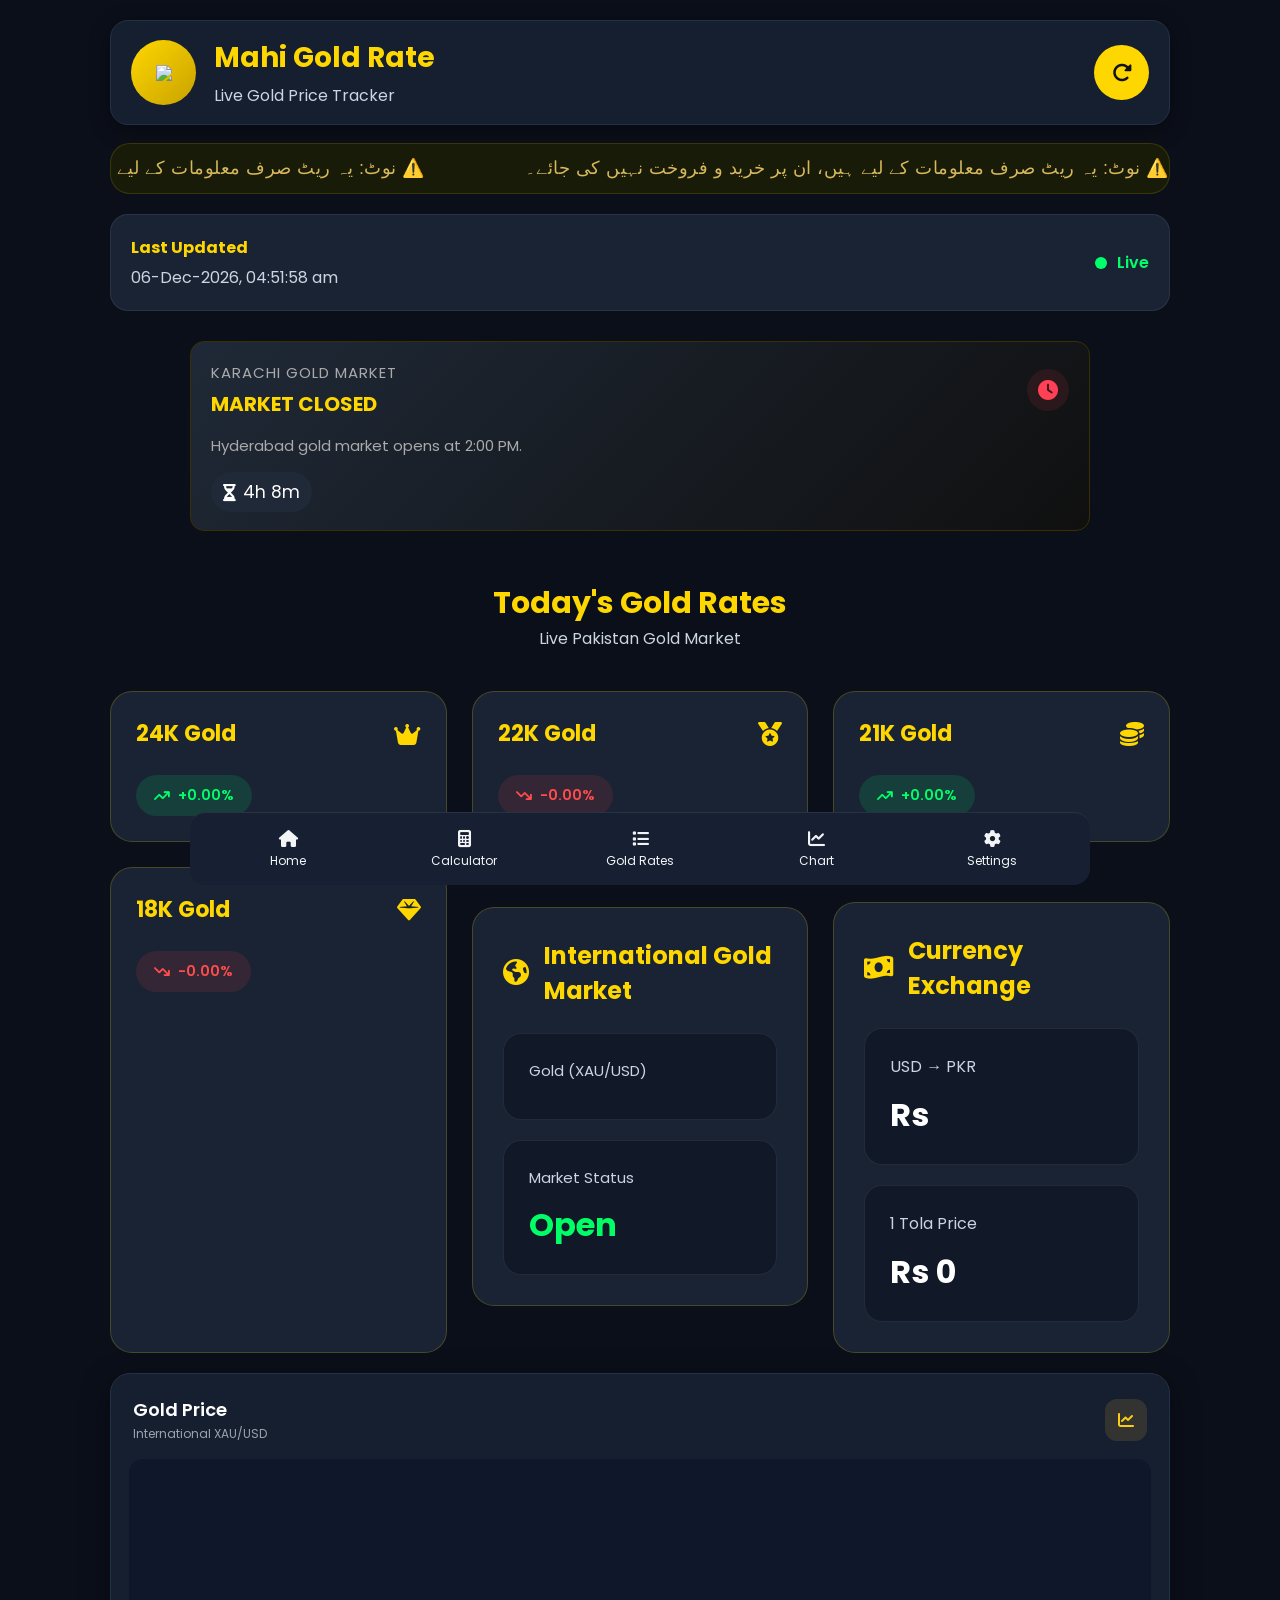
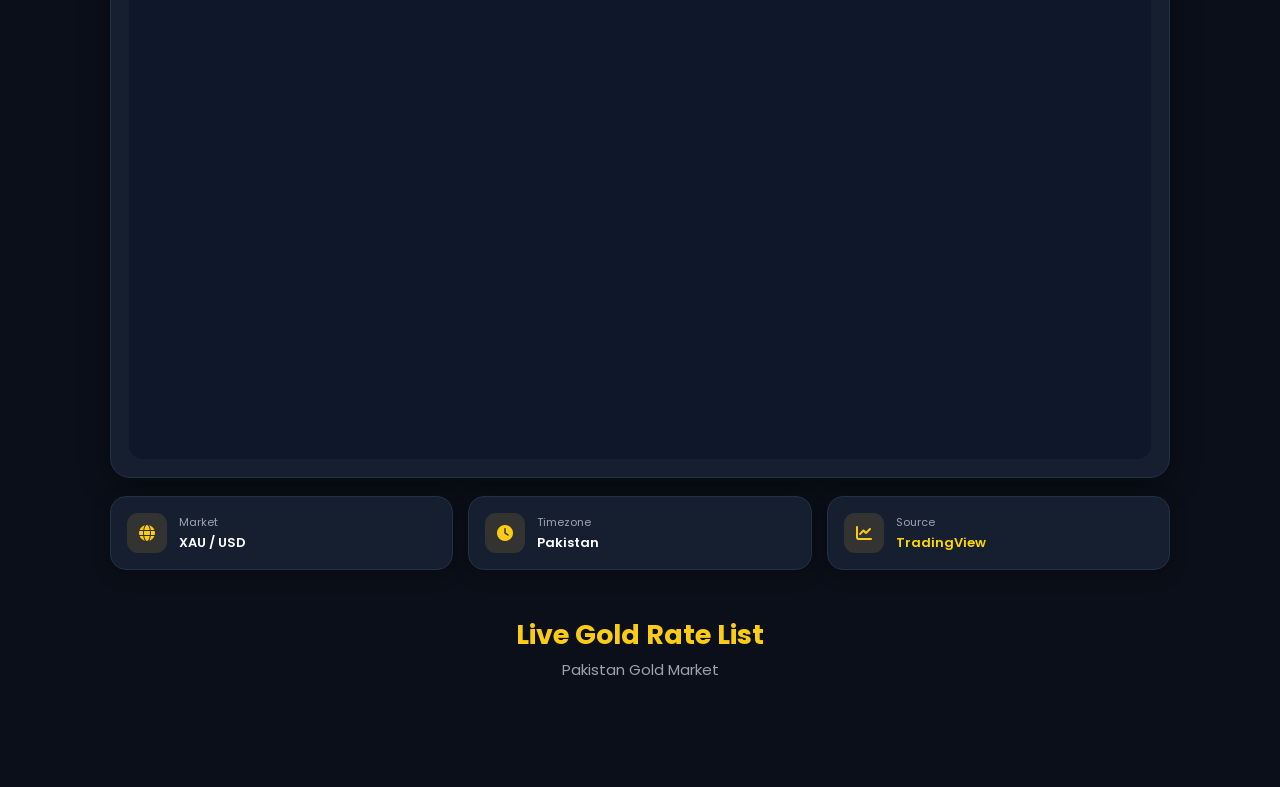
==== index.html @ ec00bdad "Updated HTML and CSS design" ====
<!DOCTYPE html>
<html lang="en">

<head>
    <meta charset="UTF-8">
    <meta name="viewport" content="width=device-width, initial-scale=1.0">
    <title>Mahi Gold Rate</title>

    <!-- Google Font -->
    <link
        href="https://fonts.googleapis.com/css2?family=Poppins:wght@300;400;500;600;700&display=swap"
        rel="stylesheet">

    <!-- Font Awesome -->
    <link rel="stylesheet"
        href="https://cdnjs.cloudflare.com/ajax/libs/font-awesome/6.7.2/css/all.min.css">

    <!-- CSS -->
    <link rel="stylesheet" href="mahi.css">

</head>

<body>

    <div class="container">

        <!-- ================= Header ================= -->

        <header class="header">

            <div class="logo-box">

    <div class="logo">

        <img
            src="mahi-logo.png"
        >

    </div>

    <div class="heading">

        <h1>Mahi Gold Rate</h1>

        <p>Live Gold Price Tracker</p>

    </div>

</div>

            <button class="refresh-btn">

                <i class="fa-solid fa-rotate-right"></i>

            </button>

        </header>

        <!-- ========================================
     MARKET NOTE
======================================== -->

<section class="market-note">

    <div class="market-note-track">

        <span>
            ⚠️ نوٹ: یہ ریٹ صرف معلومات کے لیے ہیں، ان پر خرید و فروخت نہیں کی جائے۔
        </span>

        <span>
            ⚠️ نوٹ: یہ ریٹ صرف معلومات کے لیے ہیں، ان پر خرید و فروخت نہیں کی جائے۔
        </span>

    </div>

</section>


        <section class="update-bar">

            <div>

                <h4>Last Updated</h4>

                <p id="updateTime">

                    08 Aug 2026 • 09:35 PM

                </p>

            </div>

            <div class="live-status">

                <span></span>

                Live

            </div>

        </section>


      <!-- ========================================
     KARACHI LOCAL GOLD MARKET STATUS
======================================== -->

<section class="market-status-card">

    <div class="market-status-header">

        <div>
            <span class="market-label">
                KARACHI GOLD MARKET
            </span>

            <h2 id="marketStatus">
                Checking...
            </h2>
        </div>

        <div id="marketStatusIcon" class="market-status-icon">
            <i class="fa-solid fa-clock"></i>
        </div>

    </div>

    <p id="marketStatusMessage">
        Checking Karachi market schedule...
    </p>

    <div class="market-countdown">

        <i class="fa-solid fa-hourglass-half"></i>

        <span id="marketCountdown">
            --
        </span>

    </div>

</section>

        <!-- ================= Main Title ================= -->

        <section class="main-title">

            <h2>Today's Gold Rates</h2>

            <p>

                Live Pakistan Gold Market

            </p>

        </section>

        <!-- ================= Gold Cards ================= -->

        <section class="gold-cards">

            <!-- 24K -->

            <div class="gold-card">

                <div class="card-top">

                    <h3>24K Gold</h3>

                    <i class="fa-solid fa-crown"></i>

                </div>

                <h1 id="gold24">

                    

                </h1>

                <div class="change up">

                    <i class="fa-solid fa-arrow-trend-up"></i>

                    +0.00%

                </div>

            </div>

            <!-- 22K -->

            <div class="gold-card">

                <div class="card-top">

                    <h3>22K Gold</h3>

                    <i class="fa-solid fa-medal"></i>

                </div>

                <h1 id="gold22">

                    

                </h1>

                <div class="change down">

                    <i class="fa-solid fa-arrow-trend-down"></i>

                    -0.00%

                </div>

            </div>

            <!-- 21K -->

            <div class="gold-card">

                <div class="card-top">

                    <h3>21K Gold</h3>

                    <i class="fa-solid fa-coins"></i>

                </div>

                <h1 id="gold21">

                  

                </h1>

                <div class="change up">

                    <i class="fa-solid fa-arrow-trend-up"></i>

                    +0.00%

                </div>

            </div>

            <!-- 18K -->

            <div class="gold-card">

                <div class="card-top">

                    <h3>18K Gold</h3>

                    <i class="fa-solid fa-gem"></i>

                </div>

                <h1 id="gold18">

                    

                </h1>

                <div class="change down">

                    <i class="fa-solid fa-arrow-trend-down"></i>

                    -0.00%

                </div>

            </div>

                <!-- ===========================================
     International Gold Price
=========================================== -->

<section class="market-section">

    <div class="market-card">

        <div class="market-title">

            <i class="fa-solid fa-earth-americas"></i>

            <h3>International Gold Market</h3>

        </div>

        <div class="market-body">

            <div class="market-item">

                <span>Gold (XAU/USD)</span>

                <h2 id="internationalPrice">

                    

                </h2>

            </div>

            <div class="market-item">

                <span>Market Status</span>

                <h2 class="market-open">

                    Open

                </h2>

            </div>

        </div>

    </div>

</section>

<!-- ===========================================
     Currency Card
=========================================== -->

<section class="currency-section">

    <div class="currency-card">

        <div class="currency-header">

            <i class="fa-solid fa-money-bill-wave"></i>

            <h3>Currency Exchange</h3>

        </div>

        <div class="currency-body">

            <div class="currency-item">

                <span>USD → PKR</span>

                <h2 id="usdRate">

                    Rs 

                </h2>

            </div>

            <div class="currency-item">

                <span>1 Tola Price</span>

                <h2 id="tolaPrice">

                    Rs 0

                </h2>

            </div>

        </div>

    </div>

</section>

        </section>

    <!-- ================= TRADINGVIEW ================= -->

    <section class="chart-section">

        <div class="chart-header">

            <div>

                <h2>Gold Price</h2>

                <p>International XAU/USD</p>

            </div>

            <i class="fa-solid fa-chart-line"></i>

        </div>


        <div class="tradingview-widget-container" >

            <div
                class="tradingview-widget-container__widget">
            </div>

            <script
                type="text/javascript"
                src="https://s3.tradingview.com/external-embedding/embed-widget-advanced-chart.js"
                async>

            {
                "autosize": true,
                "symbol": "OANDA:XAUUSD",
                "interval": "60",
                "timezone": "Asia/Karachi",
                "theme": "dark",
                "style": "3",
                "locale": "en",
                "allow_symbol_change": true,
                "calendar": false,
                "support_host": "https://www.tradingview.com"
            }

            </script>

        </div>

    </section>


    <!-- ================= MARKET INFO ================= -->

    <section class="market-info">

        <div class="info-card">

            <div class="info-icon">
                <i class="fa-solid fa-globe"></i>
            </div>

            <div>

                <span>Market</span>

                <strong>XAU / USD</strong>

            </div>

        </div>


        <div class="info-card">

            <div class="info-icon">
                <i class="fa-solid fa-clock"></i>
            </div>

            <div>

                <span>Timezone</span>

                <strong>Pakistan</strong>

            </div>

        </div>


        <div class="info-card">

            <div class="info-icon">
                <i class="fa-solid fa-chart-line"></i>
            </div>

            <div>
            <span>Source</span>
            <strong>
          <a href="https://www.tradingview.com" target="_blank" rel="noopener noreferrer" style="color: #ffd700; text-decoration: none;">TradingView</a>
    </strong>
            </div>

        </div>

    </section>


</div>

    <!-- ========================================
     LIVE GOLD RATE LIST
======================================== -->

<section class="gold-rate-list-section">

    <div class="list-title">

        <h2>
            Live Gold Rate List
        </h2>

        <p>
            Pakistan Gold Market
        </p>

    </div>

    <div id="dynamicGoldRateList"></div>

</section>






    <!-- ===========================
 Bottom Navigation
=========================== -->

<nav class="bottom-nav">

    <a href="index.html index.html" class="nav-item active">

        <i class="fa-solid fa-house"></i>

        <span>Home</span>

    </a>

    <a href="calculator.html" class="nav-item">


        <i class="fa-solid fa-calculator"></i>

        <span>Calculator</span>

    </a>

        <a
        href="gold-rate-list.html"
        class="active"
    >

        <i class="fa-solid fa-list"></i>

        <span>Gold Rates</span>

    </a>


    <a href="chart.html" class="nav-item">

        <i class="fa-solid fa-chart-line"></i>

        <span>Chart</span>

    </a>

    <a href="setting.html" class="nav-item">

        <i class="fa-solid fa-gear"></i>

        <span>Settings</span>

    </a>

</nav>

    <script src="js/config.js"></script>
    <script src="js/api.js"></script>
    <script src="js/app.js"></script>
    <!-- <script src="calculator.js"></script> -->
     <script src="gold-rate-list-home.js"></script>
    
    

</body>

</html>
---- mahi.css ----
/* ===========================
   Google Font
=========================== */

* {
    margin: 0;
    padding: 0;
    box-sizing: border-box;
    font-family: 'Poppins', sans-serif;
}

body {
    background: #233148;
    color: #fff;
    min-height: 100vh;
}

.container {
    width: 100%;
    max-width: 1200px;
    margin: auto;
    padding: 30px;
}

/* ===========================
   Header
=========================== */

.header {
    display: flex;
    justify-content: space-between;
    align-items: center;
    background: #192334;
    border: 1px solid rgba(255, 255, 255, .1);
    border-radius: 20px;
    padding: 20px 30px;
    margin-bottom: 25px;
}

.logo-box {
    display: flex;
    align-items: center;
    gap: 18px;
}

.logo {
    width: 65px;
    height: 65px;
    border-radius: 50%;
    background: linear-gradient(135deg, #FFD700, #C8A200);
    display: flex;
    justify-content: center;
    align-items: center;
    color: #111;
    font-size: 28px;
}

.heading h1 {
    font-size: 28px;
    font-weight: 700;
    color: #FFD700;
}

.heading p {
    color: #cbd5e1;
    margin-top: 4px;
}

.refresh-btn {
    width: 55px;
    height: 55px;
    border: none;
    border-radius: 50%;
    background: #FFD700;
    color: #111;
    cursor: pointer;
    font-size: 20px;
    transition: .3s;
}

.refresh-btn:hover {
    transform: rotate(180deg);
}

/* ===========================
   Update Bar
=========================== */

.update-bar {
    display: flex;
    justify-content: space-between;
    align-items: center;
    background: #192334;
    border-radius: 18px;
    padding: 20px;
    margin-bottom: 30px;
    border: 1px solid rgba(255, 255, 255, .08);
}

.update-bar h4 {
    color: #FFD700;
    margin-bottom: 5px;
}

.update-bar p {
    color: #cbd5e1;
}

.live-status {
    display: flex;
    align-items: center;
    gap: 10px;
    color: #00ff6a;
    font-weight: 600;
}

.live-status span {
    width: 12px;
    height: 12px;
    border-radius: 50%;
    background: #00ff6a;
}

/* ===========================
   Main Title
=========================== */

.main-title {
    text-align: center;
    margin-bottom: 40px;
}

.main-title h2 {
    font-size: 30px;
    color: #FFD700;
    margin-top: 50px;
}

.main-title p {
    color: #cbd5e1;
}

/* ===========================
   Gold Cards
=========================== */

.gold-cards {
    display: grid;
    grid-template-columns: repeat(auto-fit, minmax(250px, 1fr));
    gap: 25px;
}

.gold-card {
    background: #192334;
    border-radius: 22px;
    padding: 25px;
    border: 1px solid rgba(255, 215, 0, .2);
    transition: .4s;
}

.gold-card:hover {
    transform: translateY(-8px);
    box-shadow: 0 15px 35px rgba(0, 0, 0, .3);
}

.card-top {
    display: flex;
    justify-content: space-between;
    align-items: center;
    margin-bottom: 25px;
}

.card-top h3 {
    color: #FFD700;
    font-size: 22px;
}

.card-top i {
    font-size: 24px;
    color: #FFD700;
}

.gold-card h1 {
    font-size: 34px;
    margin-bottom: 18px;
}

.change {
    display: inline-flex;
    align-items: center;
    gap: 8px;
    padding: 10px 18px;
    border-radius: 30px;
    font-size: 14px;
    font-weight: 600;
}

.up {
    background: rgba(0, 255, 106, .12);
    color: #00ff6a;
}

.down {
    background: rgba(255, 60, 60, .12);
    color: #ff4d4d;
}

/* ==========================================
   International Market Section
========================================== */

.market-section {
    margin-top: 40px;
}

.market-card {
    background: #192334;
    border: 1px solid rgba(255, 215, 0, .2);
    border-radius: 22px;
    padding: 30px;
    transition: .3s;
}

.market-card:hover {
    transform: translateY(-5px);
    box-shadow: 0 15px 35px rgba(0, 0, 0, .3);
}

.market-title {
    display: flex;
    align-items: center;
    gap: 15px;
    margin-bottom: 25px;
}

.market-title i {
    font-size: 26px;
    color: #FFD700;
}

.market-title h3 {
    font-size: 24px;
    color: #FFD700;
}

.market-body {
    display: grid;
    grid-template-columns: repeat(auto-fit, minmax(250px, 1fr));
    gap: 20px;
}

.market-item {
    background: #111827;
    border: 1px solid rgba(255, 255, 255, .08);
    border-radius: 18px;
    padding: 25px;
}

.market-item span {
    display: block;
    color: #cbd5e1;
    margin-bottom: 12px;
    font-size: 15px;
}

.market-item h2 {
    font-size: 32px;
    color: #fff;
}

.market-open {
    color: #00ff66 !important;
}

/* ==========================================
   Currency Section
========================================== */

.currency-section {
    margin-top: 35px;
}

.currency-card {
    background: #192334;
    border: 1px solid rgba(255, 215, 0, .2);
    border-radius: 22px;
    padding: 30px;
    transition: .3s;
}

.currency-card:hover {
    transform: translateY(-5px);
    box-shadow: 0 15px 35px rgba(0, 0, 0, .3);
}

.currency-header {
    display: flex;
    align-items: center;
    gap: 15px;
    margin-bottom: 25px;
}

.currency-header i {
    font-size: 26px;
    color: #FFD700;
}

.currency-header h3 {
    color: #FFD700;
    font-size: 24px;
}

.currency-body {
    display: grid;
    grid-template-columns: repeat(auto-fit, minmax(250px, 1fr));
    gap: 20px;
}

.currency-item {
    background: #111827;
    border: 1px solid rgba(255, 255, 255, .08);
    border-radius: 18px;
    padding: 25px;
}

.currency-item span {
    display: block;
    color: #cbd5e1;
    margin-bottom: 12px;
}

.currency-item h2 {
    color: #fff;
    font-size: 32px;
}



/* =========================
BOTTOM NAV
========================= */

.bottom-nav {

    position: fixed;

    z-index: 1000;

    left: 50%;

    bottom: 0;

    transform: translateX(-50%);

    width: min(900px, 100%);

    min-height: 72px;

    background: #162032;

    border-top: 1px solid rgba(255,255,255,.08);

    display: grid;

    grid-template-columns: repeat(5, 1fr);

    padding: 17px 10px calc(15px + env(safe-area-inset-bottom));

    backdrop-filter: blur(12px);

    border-radius: 16px;

    margin-bottom: 15px;

}


.bottom-nav a {

    color: var(--gold); /* Sabhi buttons gold color me rahenge */

    text-decoration: none;

    display: flex;

    flex-direction: column;

    align-items: center;

    justify-content: center;

    gap: 5px;

    font-size: 12px;

    border-radius: 12px;

    transition: opacity 0.3s ease;

}


.bottom-nav a i {

    font-size: 17px;

}


.bottom-nav a:hover {

    opacity: 0.8; /* Hover karne par halka sa glow/opacity effect */

}

/* =========================
RESPONSIVE
========================= */

@media (max-width: 420px) {

    .page {

        padding: 20px;

    }


    .header-title h1 {

        font-size: 17px;

    }


    .rate-table th,
    .rate-table td {

        padding: 20px 20px;

    }


    .rate-table td {

        font-size: 12px;

    }


    .market-note p {

        font-size: 9px;

    }

}


@media (min-width: 800px) {

    .page {

        padding: 20px;

    }


    .rate-table th,
    .rate-table td {

        padding: 20px 20px;

    }


    .rate-table td {

        font-size: 14px;

    }

}



/* ========================================
   MARKET STATISTICS
======================================== */

.market-stats {
    width: 100%;
    max-width: 1100px;
    margin: 25px auto;
    padding: 22px;
    background: #192334;
    border: 1px solid rgba(255, 215, 0, .2);
    border-radius: 20px;
}

/* Header */

.stats-header {
    display: flex;
    justify-content: space-between;
    align-items: center;
    margin-bottom: 20px;
}

.stats-header h2 {
    color: #FFD700;
    font-size: 21px;
    margin-bottom: 4px;
}

.stats-header p {
    color: #cbd5e1;
    font-size: 25px;
}

.stats-header > span {
    padding: 7px 14px;
    background: rgba(255, 215, 0, .15);
    color: #FFD700;
    border-radius: 20px;
    font-size: 13px;
    font-weight: 600;
}

/* Grid */

.stats-grid {
    display: grid;
    grid-template-columns: repeat(4, 1fr);
    gap: 15px;
}

/* Card */

.stat-card {
    display: flex;
    align-items: center;
    gap: 13px;
    padding: 18px;
    background: #111827;
    border-radius: 15px;
    border: 1px solid rgba(255, 255, 255, .08);
    transition: .3s;
}

.stat-card:hover {
    transform: translateY(-3px);
    border-color: rgba(255, 215, 0, .35);
}

/* Icon */

.stat-icon {
    width: 42px;
    height: 42px;
    min-width: 42px;
    display: flex;
    align-items: center;
    justify-content: center;
    border-radius: 12px;
    background: rgba(255, 215, 0, .15);
    color: #FFD700;
}

.stat-icon i {
    font-size: 24px;
}

/* Text */

.stat-card span {
    display: block;
    color: #94a3b8;
    font-size: 17px;
    margin-bottom: 5px;
}

.stat-card strong {
    display: block;
    color: #fff;
    font-size: 20px;
}

.stat-card small {
    color: #4ade80;
    font-size: 11px;
}

.stats-karat-buttons {
    display: flex;
    gap: 7px;
    margin-top: 10px;
    margin-bottom: 20px;
}

.stats-karat {
    border: 1px solid rgba(255, 255, 255, .15);
    background: #111827;
    color: #cbd5e1;
    padding: 6px 12px;
    border-radius: 20px;
    cursor: pointer;
    font-size: 11px;
}

.stats-karat.active {
    background: #FFD700;
    color: #111;
    border-color: #FFD700;
}

/* ========================================
   MOBILE & RESPONSIVE
======================================== */

@media (max-width: 800px) {
    .stats-grid {
        grid-template-columns: repeat(2, 1fr);
    }
}

@media (max-width: 500px) {
    .market-stats {
        padding: 15px;
    }

    .stats-grid {
        grid-template-columns: 1fr;
    }

    .stats-header h2 {
        font-size: 18px;
    }
}


/* ========================================
   MAHI GOLD RATE
   TRADINGVIEW CHART
   DARK THEME
======================================== */

* {
    margin: 0;
    padding: 0;
    box-sizing: border-box;
}

body {
    font-family: "Poppins", sans-serif;
    background: #0b0f19;
    color: #f3f4f6;
    min-height: 100vh;
    padding-bottom: 90px;
}

.container {
    width: 100%;
    max-width: 1100px;
    margin: auto;
    padding: 20px;
    
}

/* ========================================
   HEADER
======================================== */

.header {
    display: flex;
    align-items: center;
    justify-content: space-between;
    background: #161f30;
    border: 1px solid #233148;
    border-radius: 18px;
    padding: 16px 20px;
    margin-bottom: 18px;
    box-shadow: 0 5px 20px rgba(0, 0, 0, 0.4);
}

.back-btn {
    width: 44px;
    height: 44px;
    display: flex;
    align-items: center;
    justify-content: center;
    text-decoration: none;
    color: #e5e7eb;
    background: #233148;
    border-radius: 12px;
    transition: 0.3s;
}

.back-btn:hover {
    background: #d4af37;
    color: #ffffff;
}

.header-title {
    text-align: center;
}

.header-title h1 {
    font-size: 22px;
    font-weight: 600;
    color: #ffffff;
}

.header-title p {
    font-size: 12px;
    color: #9ca3af;
    margin-top: 2px;
}

.live-dot {
    display: flex;
    align-items: center;
    gap: 6px;
    font-size: 11px;
    font-weight: 600;
    color: #4ade80;
}

.live-dot span {
    width: 8px;
    height: 8px;
    border-radius: 50%;
    background: #22c55e;
    box-shadow: 0 0 0 4px rgba(34, 197, 94, 0.2);
}

/* ========================================
   GOLD INFO
======================================== */

.gold-info {
    background: #161f30;
    border: 1px solid #233148;
    border-radius: 18px;
    padding: 18px 20px;
    display: flex;
    align-items: center;
    justify-content: space-between;
    margin-bottom: 18px;
    box-shadow: 0 5px 20px rgba(0, 0, 0, 0.3);
}

.gold-info-left {
    display: flex;
    align-items: center;
    gap: 13px;
}

.gold-icon {
    width: 48px;
    height: 48px;
    border-radius: 14px;
    display: flex;
    align-items: center;
    justify-content: center;
    background: rgba(212, 175, 55, 0.15);
    color: #facc15;
    font-size: 22px;
}

.gold-info h2 {
    font-size: 18px;
    font-weight: 600;
    color: #ffffff;
}

.gold-info p {
    color: #9ca3af;
    font-size: 12px;
}

.market-status {
    display: flex;
    align-items: center;
    gap: 7px;
    color: #4ade80;
    font-size: 12px;
    font-weight: 500;
}

.market-status span {
    width: 7px;
    height: 7px;
    background: #22c55e;
    border-radius: 50%;
}

/* ========================================
   CHART SECTION
======================================== */

.chart-section {
    background: #161f30;
    border: 1px solid #233148;
    border-radius: 20px;
    padding: 18px;
    box-shadow: 0 8px 30px rgba(0, 0, 0, 0.4);
    margin-top: 20px;
}

.chart-header {
    display: flex;
    align-items: center;
    justify-content: space-between;
    padding: 4px 4px 16px;
}

.chart-header h2 {
    font-size: 18px;
    font-weight: 600;
    color: #ffffff;
}

.chart-header p {
    font-size: 12px;
    color: #9ca3af;
    margin-top: 2px;
}

.chart-header i {
    width: 42px;
    height: 42px;
    border-radius: 12px;
    background: rgba(212, 175, 55, 0.15);
    color: #facc15;
    display: flex;
    align-items: center;
    justify-content: center;
}

/* ========================================
   TRADINGVIEW
======================================== */

.tradingview-widget-container {
    width: 100%;
    height: 600px;
    border-radius: 14px;
    overflow: hidden;
    background: #0f172a;
}

.tradingview-widget-container__widget {
    width: 100%;
    height: 100%;
}

/* ========================================
   MARKET INFO
======================================== */

.market-info {
    display: grid;
    grid-template-columns: repeat(3, 1fr);
    gap: 15px;
    margin-top: 18px;
}

.info-card {
    background: #161f30;
    border: 1px solid #233148;
    border-radius: 16px;
    padding: 16px;
    display: flex;
    align-items: center;
    gap: 12px;
    box-shadow: 0 5px 18px rgba(0, 0, 0, 0.3);
}

.info-icon {
    width: 40px;
    height: 40px;
    border-radius: 11px;
    background: rgba(212, 175, 55, 0.15);
    color: #facc15;
    display: flex;
    align-items: center;
    justify-content: center;
}

.info-card span {
    display: block;
    color: #9ca3af;
    font-size: 11px;
}

.info-card strong {
    display: block;
    margin-top: 2px;
    font-size: 13px;
    font-weight: 600;
    color: #ffffff;
}


/* ========================================
   TABLET & MOBILE RESPONSIVE
======================================== */

@media (max-width: 768px) {
    .container {
        padding: 14px;
    }

    .tradingview-widget-container {
        height: 500px;
    }

    .market-info {
        grid-template-columns: 1fr;
    }
}

@media (max-width: 500px) {
    body {
        padding-bottom: 85px;
    }

    .container {
        padding: 10px;
    }

    .header {
        padding: 13px;
        border-radius: 15px;
    }

    .back-btn {
        width: 40px;
        height: 40px;
    }

    .header-title h1 {
        font-size: 18px;
    }

    .header-title p {
        font-size: 10px;
    }

    .live-dot {
        font-size: 9px;
    }

    .gold-info {
        padding: 14px;
        border-radius: 15px;
    }

    .gold-icon {
        width: 42px;
        height: 42px;
        font-size: 18px;
    }

    .gold-info h2 {
        font-size: 16px;
    }

    .chart-section {
        padding: 10px;
        border-radius: 16px;
    }

    .chart-header {
        padding: 4px 4px 12px;
    }

    .chart-header h2 {
        font-size: 16px;
    }

    .tradingview-widget-container {
        height: 430px;
        border-radius: 10px;
    }

    .info-card {
        padding: 13px;
    }

    .bottom-nav {
        bottom: 10px;
        width: calc(100% - 20px);
        height: 64px;
    }

    .nav-item {
        min-width: 58px;
    }
}


/* ========================================
   KARACHI MARKET STATUS
======================================== */

.market-status-card {

    width: 90%;
    max-width: 900px;

    margin: 15px auto;

    padding: 18px 20px;

    background:
        linear-gradient(
            135deg,
            #1f2937,
            #101010
        );

    border: 1px solid #393000;

    border-radius: 14px;

    box-sizing: border-box;


}


.market-status-header {

    display: flex;

    justify-content: space-between;

    align-items: center;

}


.market-label {

    font-size: 15px;

    color: #aaa;

    letter-spacing: 1px;

    
    


}


.market-status-header h2 {

    margin: 4px 0 0;

    font-size: 20px;

    color: #ffd700;

}


.market-status-card p {

    margin: 15px 0;

    font-size: 15px;

    color: #aaa;

}


.market-status-icon {

    width: 42px;

    height: 42px;

    display: flex;

    align-items: center;

    justify-content: center;

    border-radius: 50%;

    font-size: 20px;

}


.market-status-icon.open {

    color: #00ff73;

    background: rgba(
        0,
        255,
        115,
        .10
    );

}


.market-status-icon.closed {

    color: #ff4055;

    background: rgba(
        255,
        64,
        85,
        .10
    );

}


.market-countdown {

    display: inline-flex;

    align-items: center;

    gap: 7px;

    padding: 7px 12px;

    border-radius: 20px;

    background: #1f2937;

    color: #fff;

    font-size: 17px;

}


/* ========================================
   MARKET NOTE / TICKER
======================================== */

.market-note {
    width: 100%;
    overflow: hidden;

    background: #171b08;

    border-top: 1px solid rgba(255, 215, 0, 0.15);
    border-bottom: 1px solid rgba(255, 215, 0, 0.15);
    border-left: 1px solid rgba(255, 215, 0, 0.15);
    border-right: 1px solid rgba(255, 215, 0, 0.15);
    padding: 12px 0;

    margin-bottom: 20px;

    border-radius: 20px;

    direction: rtl;

    white-space: nowrap;
}


/* Moving Text */

.market-note-track {
    display: inline-flex;

    align-items: center;

    gap: 100px;

    width: max-content;

    animation: marketNoteMove 18s linear infinite;
}


/* Text */

.market-note-track span {
    color: #d8b85a;

    font-size: 18px;

    font-weight: 500;

    letter-spacing: 0.5px;

    font-family: "Noto Nastaliq Urdu",
                 "Jameel Noori Nastaleeq",
                 Arial,
                 sans-serif;
}


/* Animation */

@keyframes marketNoteMove {

    0% {
        transform: translateX(200%);
    }

    100% {
        transform: translateX(0%);
    }

}


/* Mobile */

@media (max-width: 600px) {

    .market-note {
        padding: 20px 0;
    }

    .market-note-track {
        gap: 70px;

        animation-duration: 14s;
    }

    .market-note-track span {
        font-size: 14px;
    }

}





/* ========================================
   LIVE GOLD RATE LIST - HOME PAGE
======================================== */

.gold-rate-list-section {

    width: 100%;
    max-width: 900px;

    margin: 25px auto 0;

    padding: 0 16px;

}


/* ========================================
   TITLE
======================================== */

.list-title {

    text-align: center;

    margin-bottom: 16px;

}

.list-title h2 {

    color: #facc15;

    font-size: 27px;

    font-weight: 700;

    margin-bottom: 3px;

}

.list-title p {

    color: #9ca3af;

    font-size: 15px;

}


/* ========================================
   RATE SECTION
======================================== */

.home-rate-section {

    width: 100%;

    max-width: 900px;

    margin: 0 auto 12px;

    background: #162032;

    border: 1px solid rgba(250, 204, 21, .25);

    border-radius: 16px;

    overflow: hidden;

}


/* ========================================
   SECTION HEADER
======================================== */

.home-rate-section-header {

    background: #1e293b;

    padding: 12px 14px;

    border-bottom: 1px solid
        rgba(250, 204, 21, .15);

}

.home-rate-section-header h3 {

    color: #facc15;

    font-size: 18px;

    font-weight: 700;

}

.home-rate-section-header p {

    color: #9ca3af;

    font-size: 18px;

    margin-top: 2px;

}


/* ========================================
   TABLE HEADER
======================================== */

.home-rate-table-header {

    display: grid;

    grid-template-columns:
        1fr 1fr 1.2fr;

    padding: 10px 14px;

    background: #111827;

}

.home-rate-table-header span {

    color: #facc15;

    font-size: 16px;

    font-weight: 600;

}

.home-rate-table-header span:nth-child(2) {

    text-align: center;

}

.home-rate-table-header span:last-child {

    text-align: right;

}


/* ========================================
   RATE ROW
======================================== */

.home-rate-row {

    display: grid;

    grid-template-columns:
        1fr 1fr 1.2fr;

    align-items: center;

    padding: 11px 14px;

    border-top:
        1px solid rgba(255,255,255,.06);

}


/* ========================================
   GOLD WEIGHT
======================================== */

.home-rate-row span:first-child {

    color: #d1d5db;

    font-size: 14px;

}


/* ========================================
   GOLD KARAT
======================================== */

.home-rate-row span:nth-child(2) {

    color: #f5f5f5;

    font-size: 14px;

    font-weight: 500;

    text-align: center;

}


/* ========================================
   GOLD PRICE
======================================== */

.home-rate-row strong {

    color: #74d69d;

    font-size: 12px;

    font-weight: 600;

    text-align: right;

    white-space: nowrap;

}

.home-rate-row strong small {

    color: #4da96e;

    font-size: 7px;

    font-weight: 500;

    margin-right: 3px;

}


/* ========================================
   24K PRICE HIGHLIGHT
======================================== */

.home-rate-row:first-of-type strong {

    color: #fef08a;

}


/* ========================================
   TABLET
======================================== */

@media (min-width: 800px) {

    .gold-rate-list-section {

        max-width: 850px;

        padding: 0 20px;

    }

    .home-rate-section {

        max-width: 800px;

    }

}


/* ========================================
   DESKTOP
======================================== */

@media (min-width: 1000px) {

    .gold-rate-list-section {

        max-width: 900px;

        padding: 20;

    }

    .home-rate-section {

        max-width: 850px;

    }

}


/* ========================================
   MOBILE
======================================== */

@media (max-width: 500px) {

    .gold-rate-list-section {

        width: 100%;

        padding: 20 10px;

        margin-top: 20px;

    }

    .list-title h2 {

        font-size: 19px;

    }

    .home-rate-section {

        width: 100%;

        border-radius: 14px;

    }

    .home-rate-section-header {

        padding: 11px 12px;

    }

    .home-rate-table-header {

        padding: 9px 12px;

    }

    .home-rate-row {

        padding: 11px 12px;

    }

    .home-rate-table-header span {

        font-size: 8px;

    }

    .home-rate-row span:first-child,
    .home-rate-row span:nth-child(2) {

        font-size: 10px;

    }

    .home-rate-row strong {

        font-size: 11px;

    }

}


/* ========================================
   SMALL MOBILE
======================================== */

@media (max-width: 360px) {

    .gold-rate-list-section {

        padding: 0 8px;

    }

    .home-rate-table-header,
    .home-rate-row {

        grid-template-columns:
            1fr .8fr 1.2fr;

    }

    .home-rate-row {

        padding: 10px;

    }

}
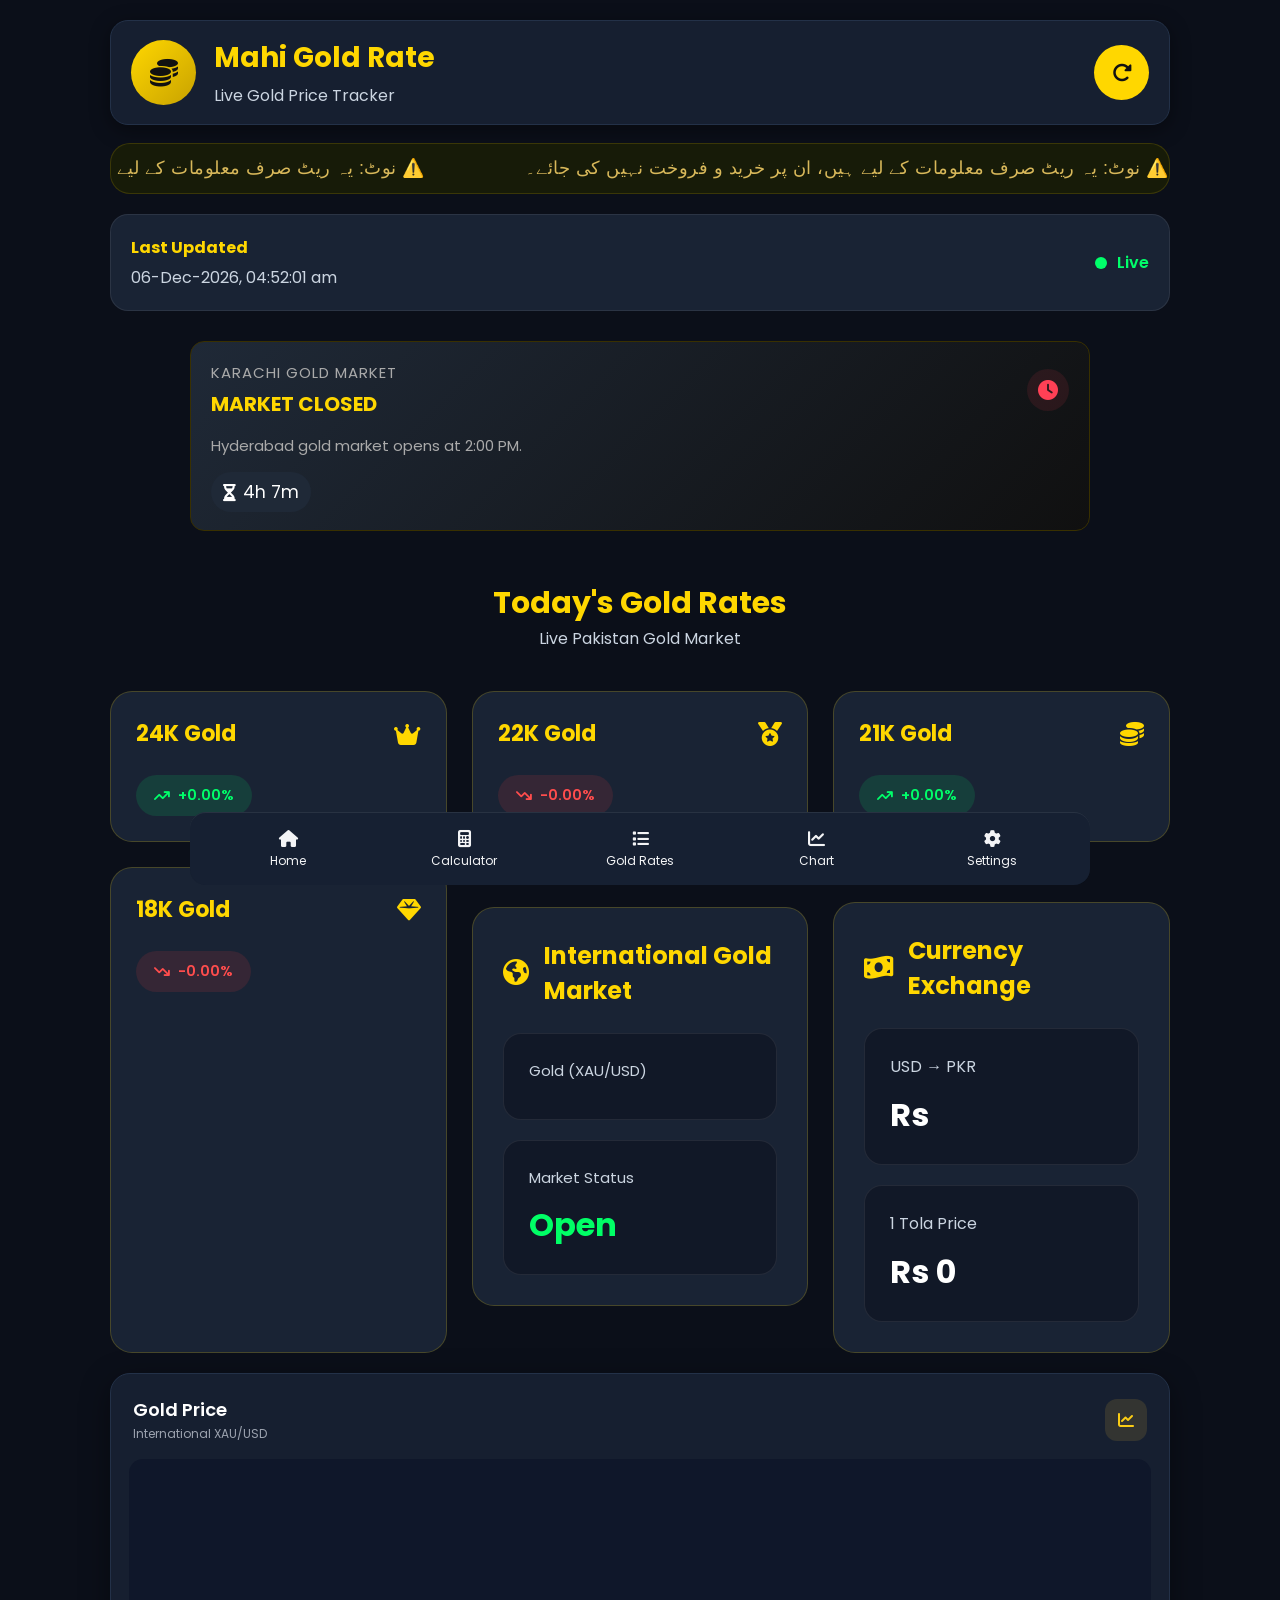
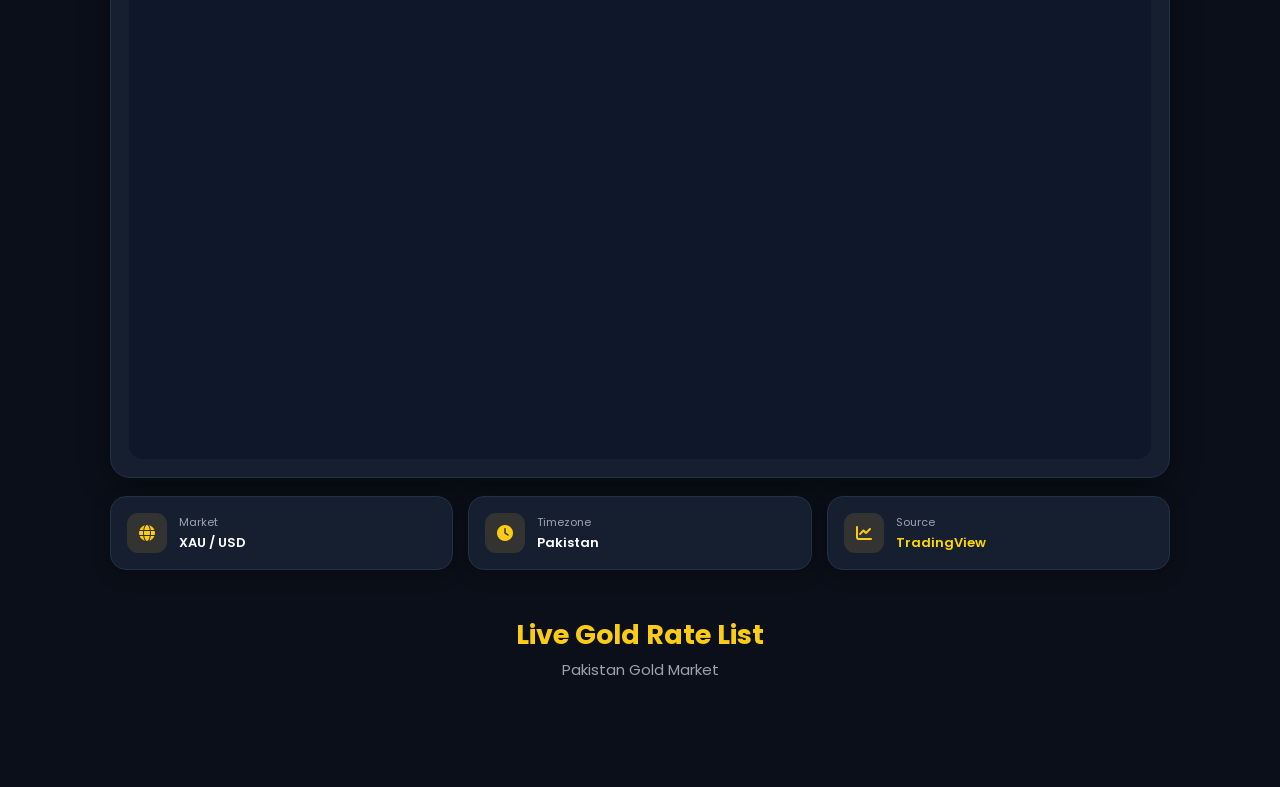
==== commit 0017d2bb: "Updated HTML and CSS design" ====
--- a/index.html
+++ b/index.html
@@ -31,10 +31,8 @@
             <div class="logo-box">
 
     <div class="logo">
-
-        <img
-            src="mahi-logo.png"
-        >
+        
+        <i class="fa-solid fa-coins"></i>
 
     </div>
 
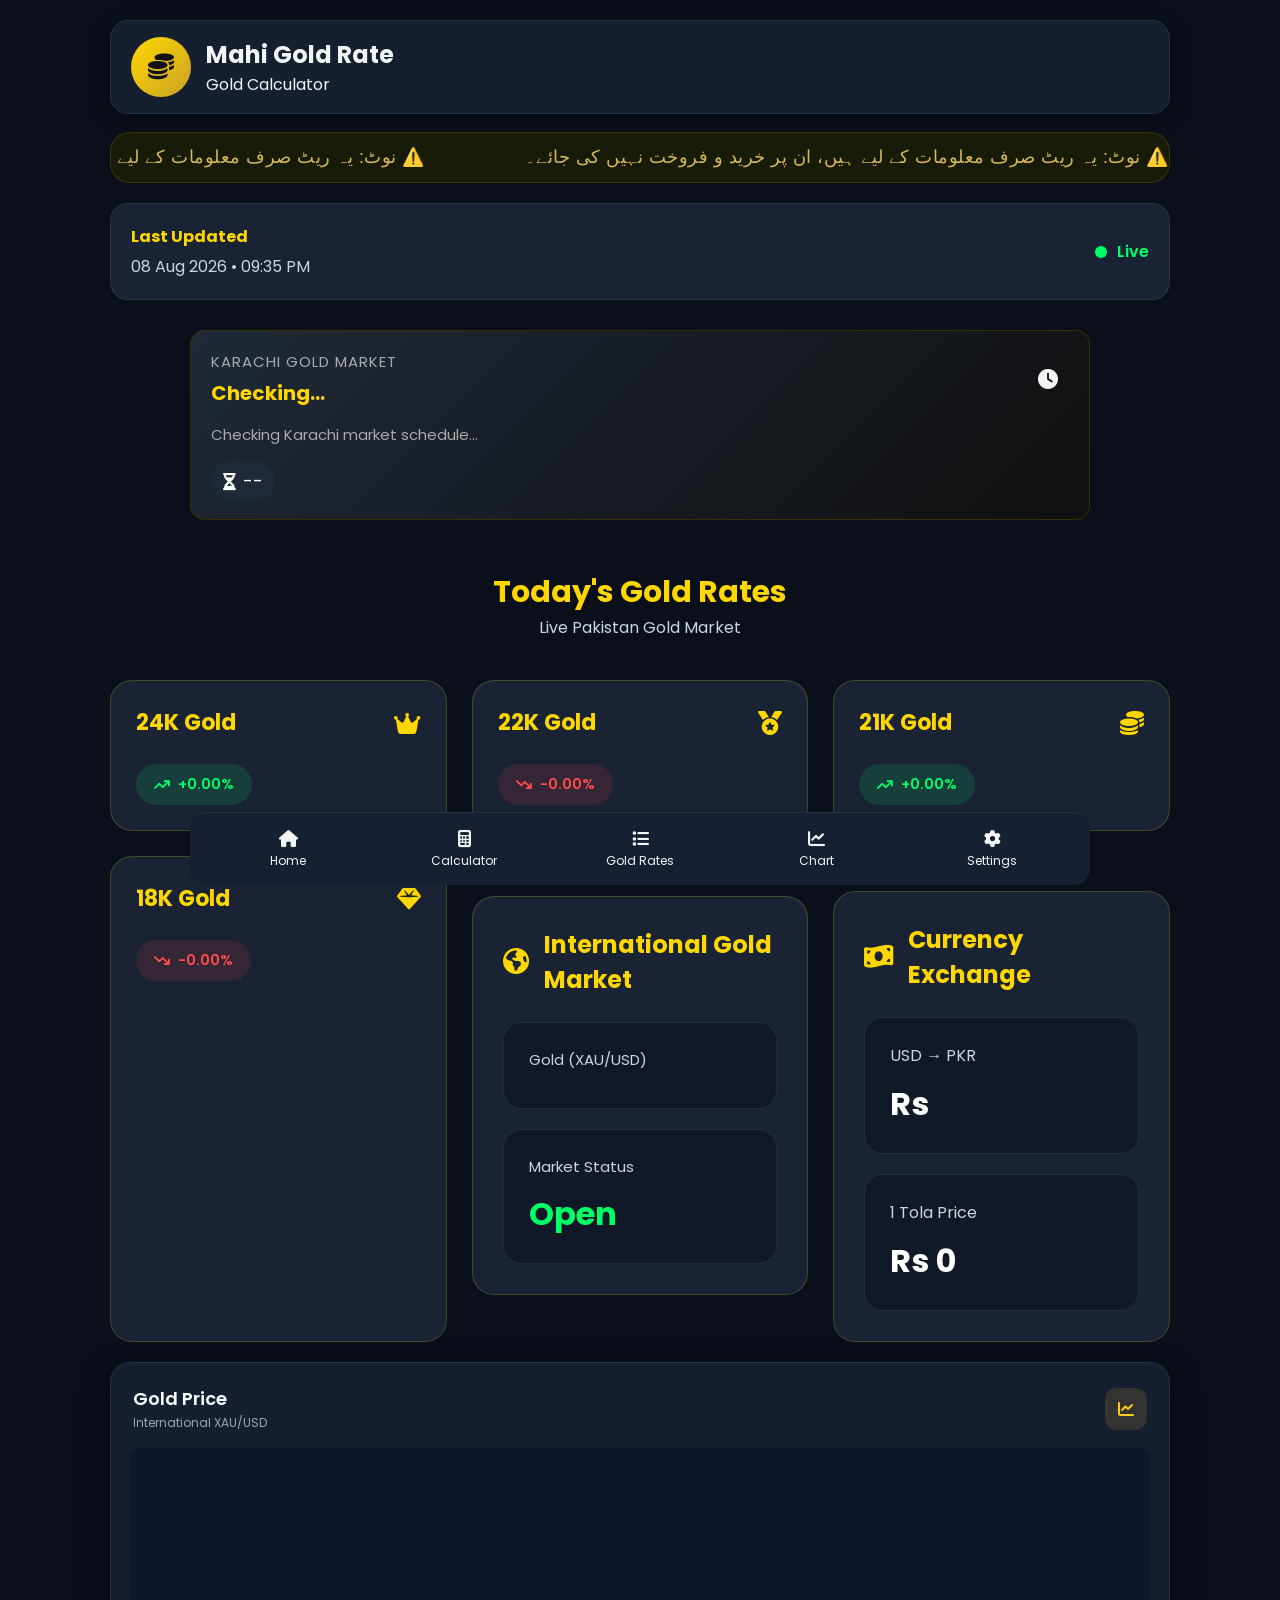
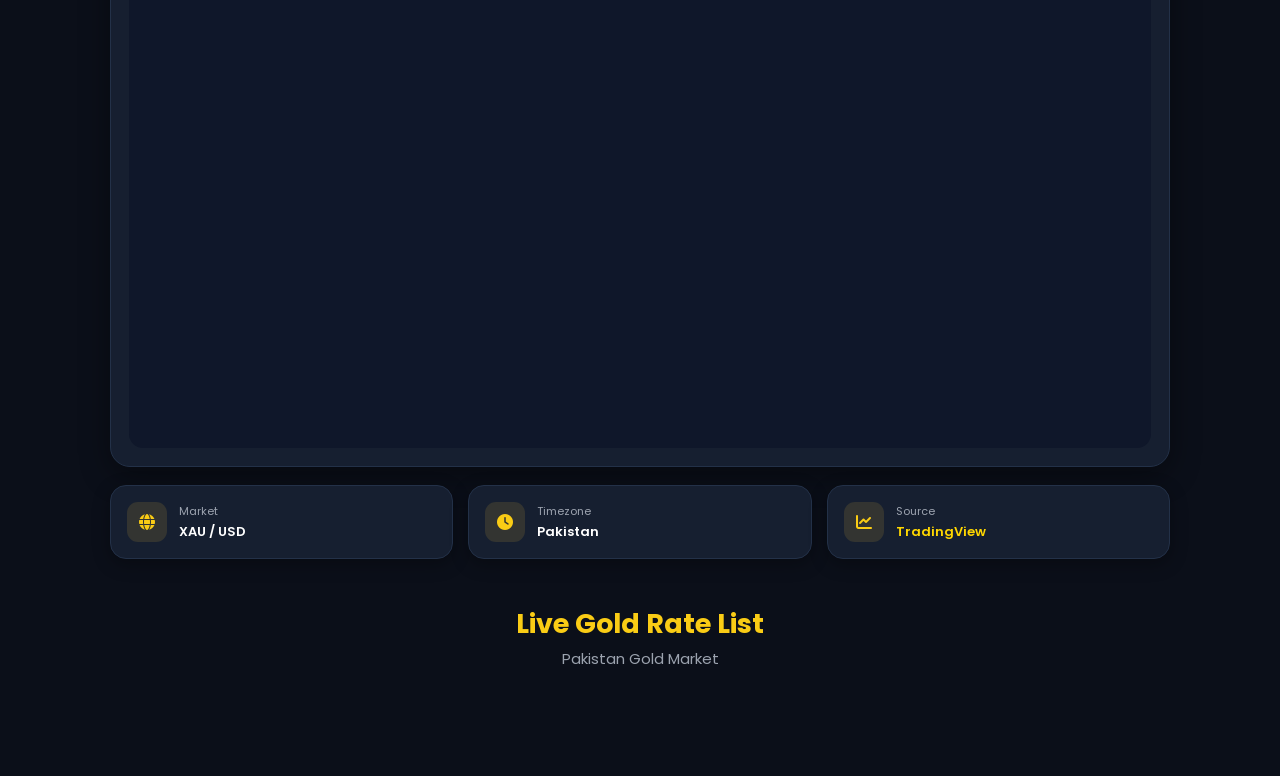
==== commit fdf79fa8: "Updated HTML and CSS design" ====
--- a/index.html
+++ b/index.html
@@ -26,33 +26,27 @@
 
         <!-- ================= Header ================= -->
 
-        <header class="header">
-
-            <div class="logo-box">
-
-    <div class="logo">
-        
-        <i class="fa-solid fa-coins"></i>
-
-    </div>
-
-    <div class="heading">
-
-        <h1>Mahi Gold Rate</h1>
-
-        <p>Live Gold Price Tracker</p>
-
-    </div>
-
-</div>
-
-            <button class="refresh-btn">
-
-                <i class="fa-solid fa-rotate-right"></i>
-
-            </button>
-
-        </header>
+    <header class="header">
+
+        <div class="logo-box">
+
+            <div class="logo">
+
+                <i class="fa-solid fa-coins"></i>
+
+            </div>
+
+            <div>
+
+                <h2>Mahi Gold Rate</h2>
+
+                <p>Gold Calculator</p>
+
+            </div>
+
+        </div>
+
+    </header>
 
         <!-- ========================================
      MARKET NOTE
--- a/mahi.css
+++ b/mahi.css
@@ -25,34 +25,29 @@
 /* ===========================
    Header
 =========================== */
-
 .header {
     display: flex;
     justify-content: space-between;
     align-items: center;
-    background: #192334;
-    border: 1px solid rgba(255, 255, 255, .1);
-    border-radius: 20px;
-    padding: 20px 30px;
-    margin-bottom: 25px;
+    margin-bottom: 30px;
 }
 
 .logo-box {
     display: flex;
     align-items: center;
-    gap: 18px;
+    gap: 15px;
 }
 
 .logo {
-    width: 65px;
-    height: 65px;
+    width: 60px;
+    height: 60px;
     border-radius: 50%;
-    background: linear-gradient(135deg, #FFD700, #C8A200);
+    background: linear-gradient(135deg, #FFD700, #C9A227);
     display: flex;
     justify-content: center;
     align-items: center;
     color: #111;
-    font-size: 28px;
+    font-size: 26px;
 }
 
 .heading h1 {
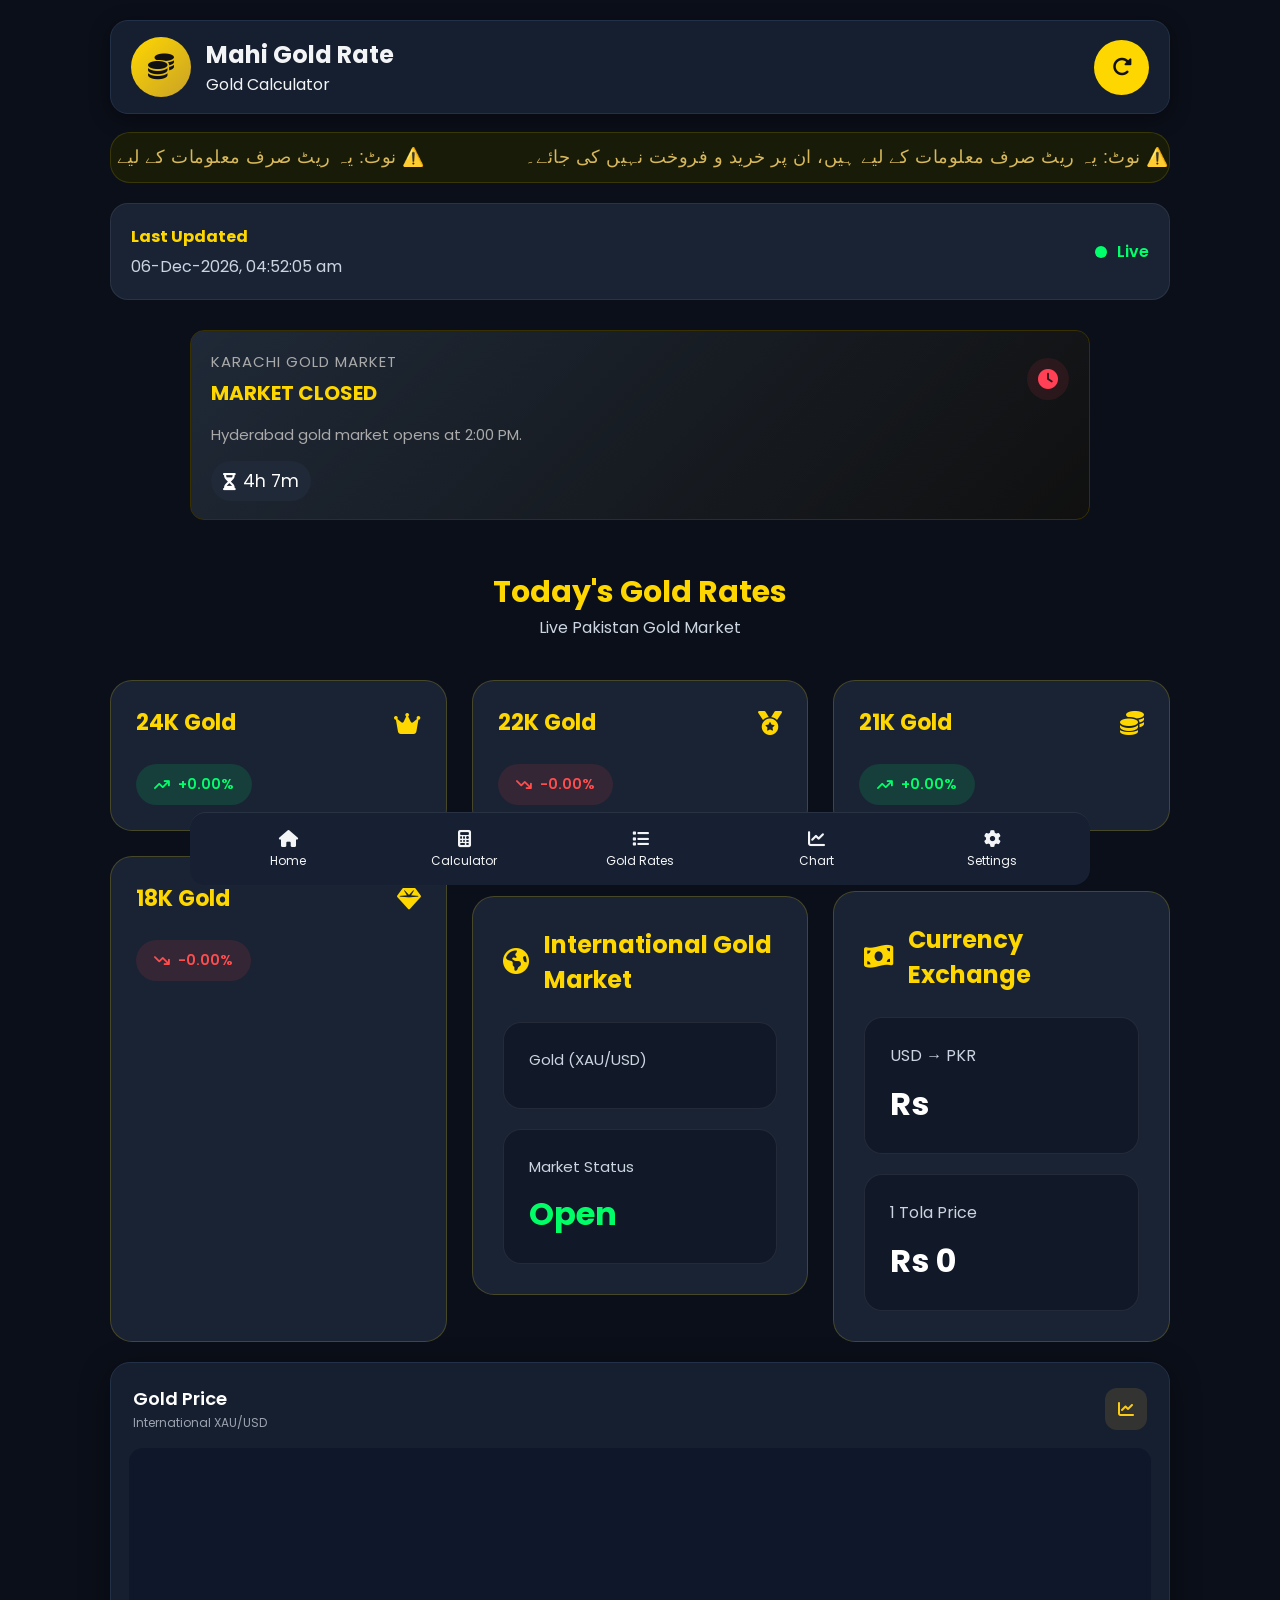
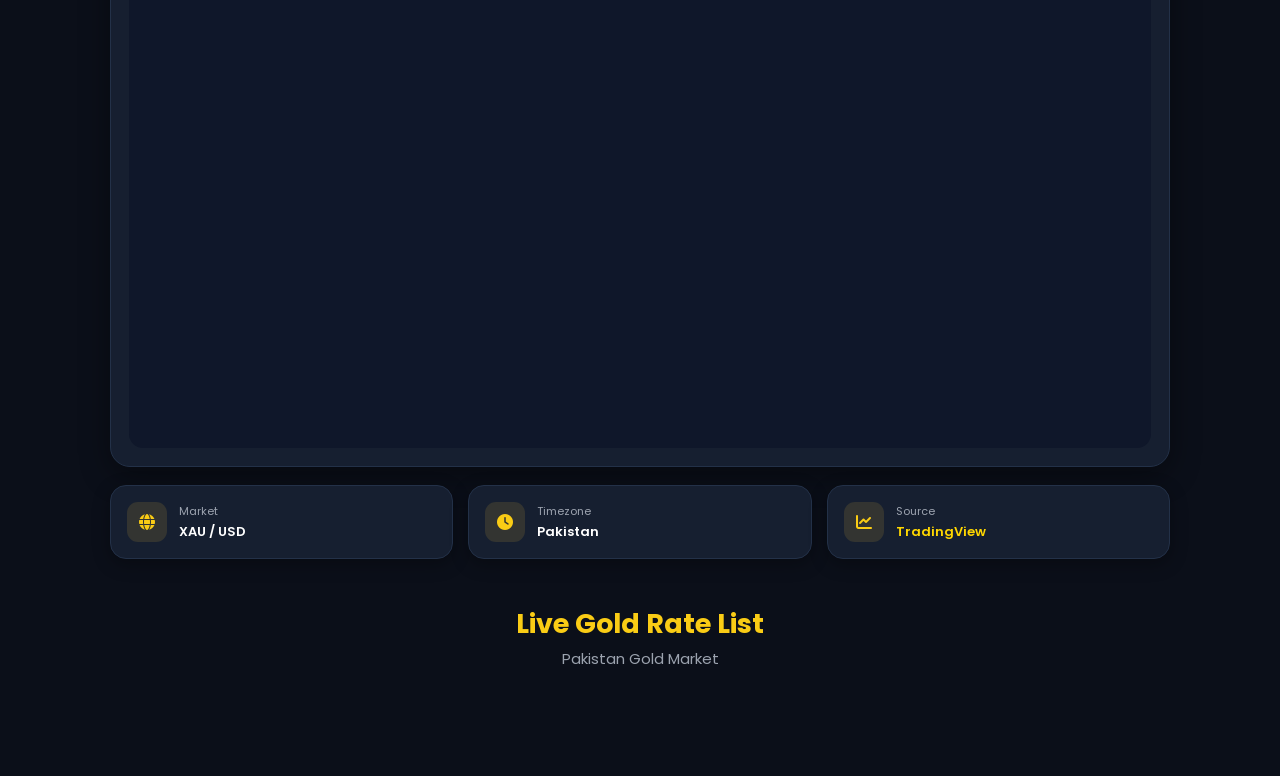
==== commit 50d8098d: "Updated HTML and CSS design" ====
--- a/index.html
+++ b/index.html
@@ -26,7 +26,36 @@
 
         <!-- ================= Header ================= -->
 
-    <header class="header">
+        <!-- <header class="header">
+
+            <div class="logo-box">
+
+    <div class="logo">
+        
+        <i class="fa-solid fa-coins"></i>
+
+    </div>
+
+    <div class="heading">
+
+        <h1>Mahi Gold Rate</h1>
+
+        <p>Live Gold Price Tracker</p>
+
+    </div>
+
+</div>
+
+            <button class="refresh-btn">
+
+                <i class="fa-solid fa-rotate-right"></i>
+
+            </button>
+
+        </header> -->
+
+
+        <header class="header">
 
         <div class="logo-box">
 
@@ -46,7 +75,17 @@
 
         </div>
 
+
+        <button class="refresh-btn">
+
+                <i class="fa-solid fa-rotate-right"></i>
+
+            </button>
+
     </header>
+
+
+
 
         <!-- ========================================
      MARKET NOTE
--- a/mahi.css
+++ b/mahi.css
@@ -25,6 +25,37 @@
 /* ===========================
    Header
 =========================== */
+
+.header {
+    display: flex;
+    justify-content: space-between;
+    align-items: center;
+    background: #192334;
+    border: 1px solid rgba(255, 255, 255, .1);
+    border-radius: 20px;
+    padding: 20px 30px;
+    margin-bottom: 25px;
+}
+
+.logo-box {
+    display: flex;
+    align-items: center;
+    gap: 18px;
+}
+
+.logo {
+    width: 65px;
+    height: 65px;
+    border-radius: 50%;
+    background: linear-gradient(135deg, #FFD700, #C8A200);
+    display: flex;
+    justify-content: center;
+    align-items: center;
+    color: #111;
+    font-size: 28px;
+}
+
+
 .header {
     display: flex;
     justify-content: space-between;
@@ -49,6 +80,7 @@
     color: #111;
     font-size: 26px;
 }
+
 
 .heading h1 {
     font-size: 28px;
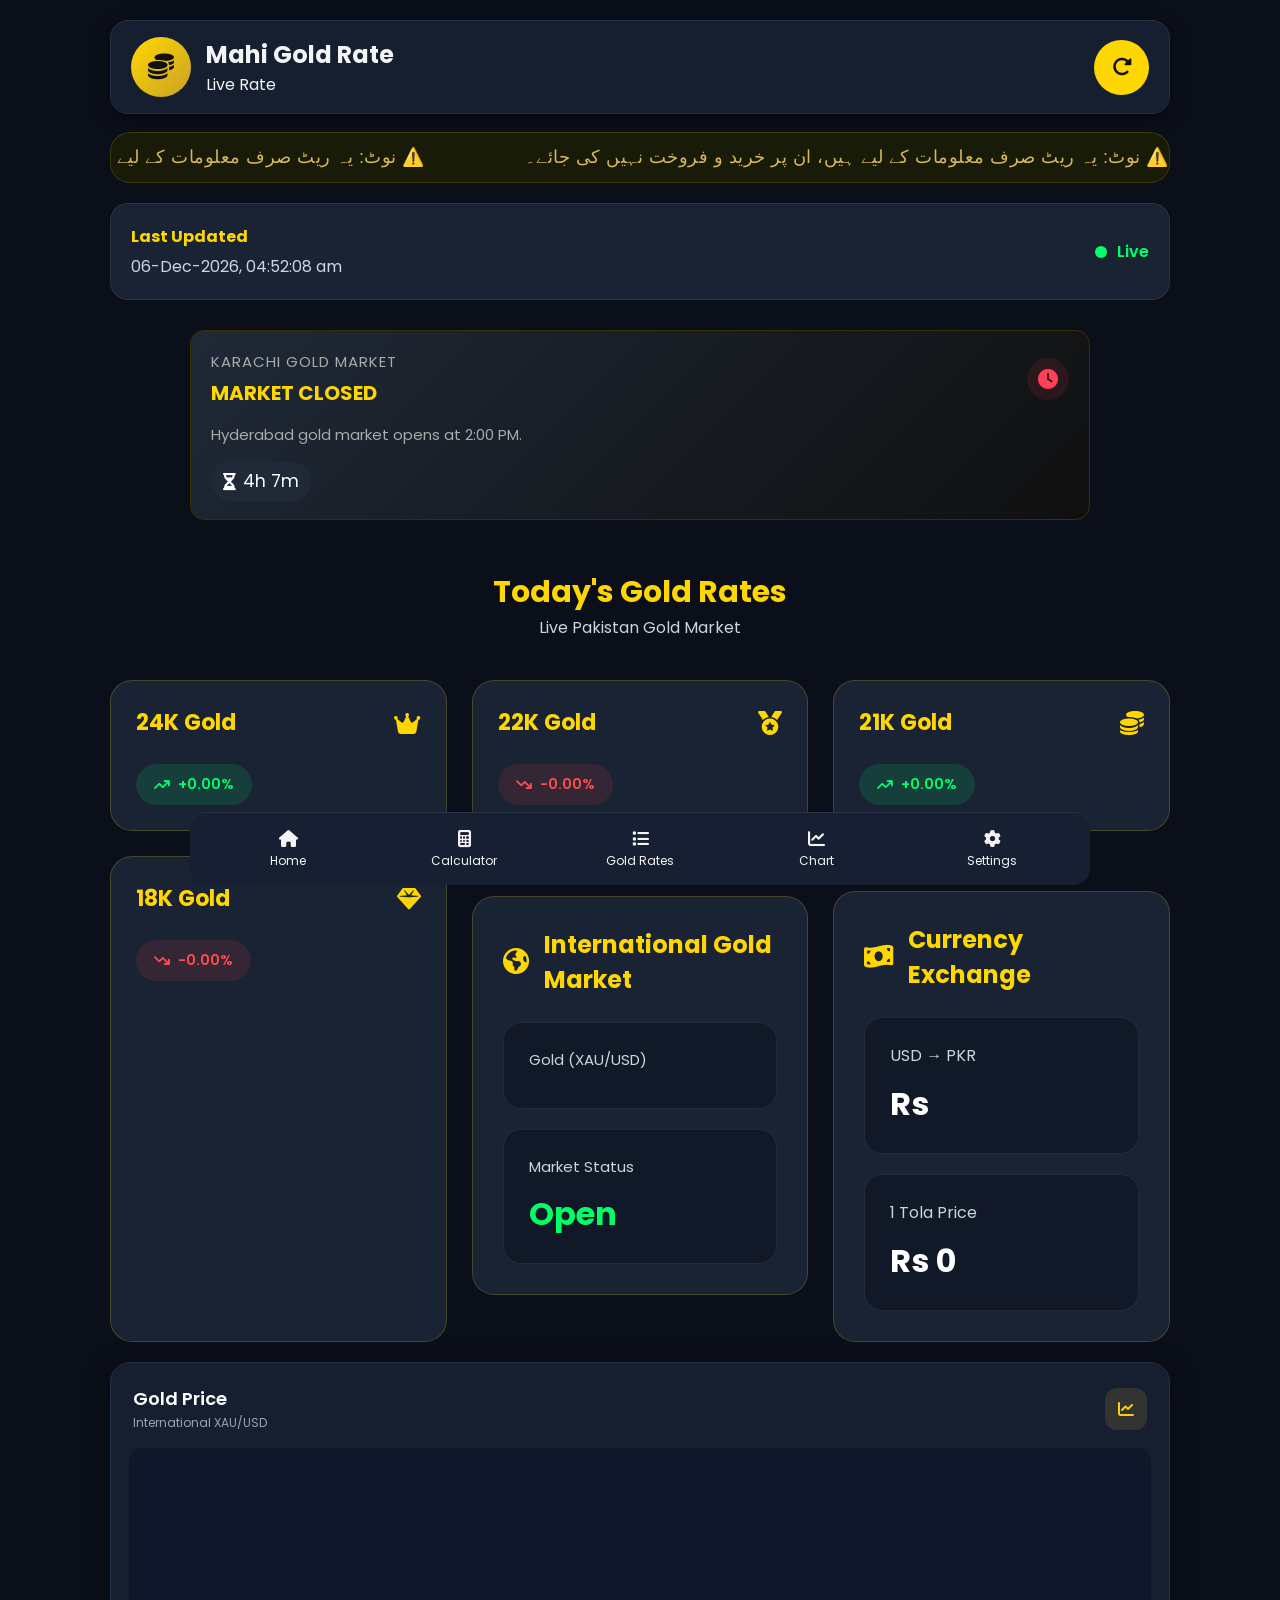
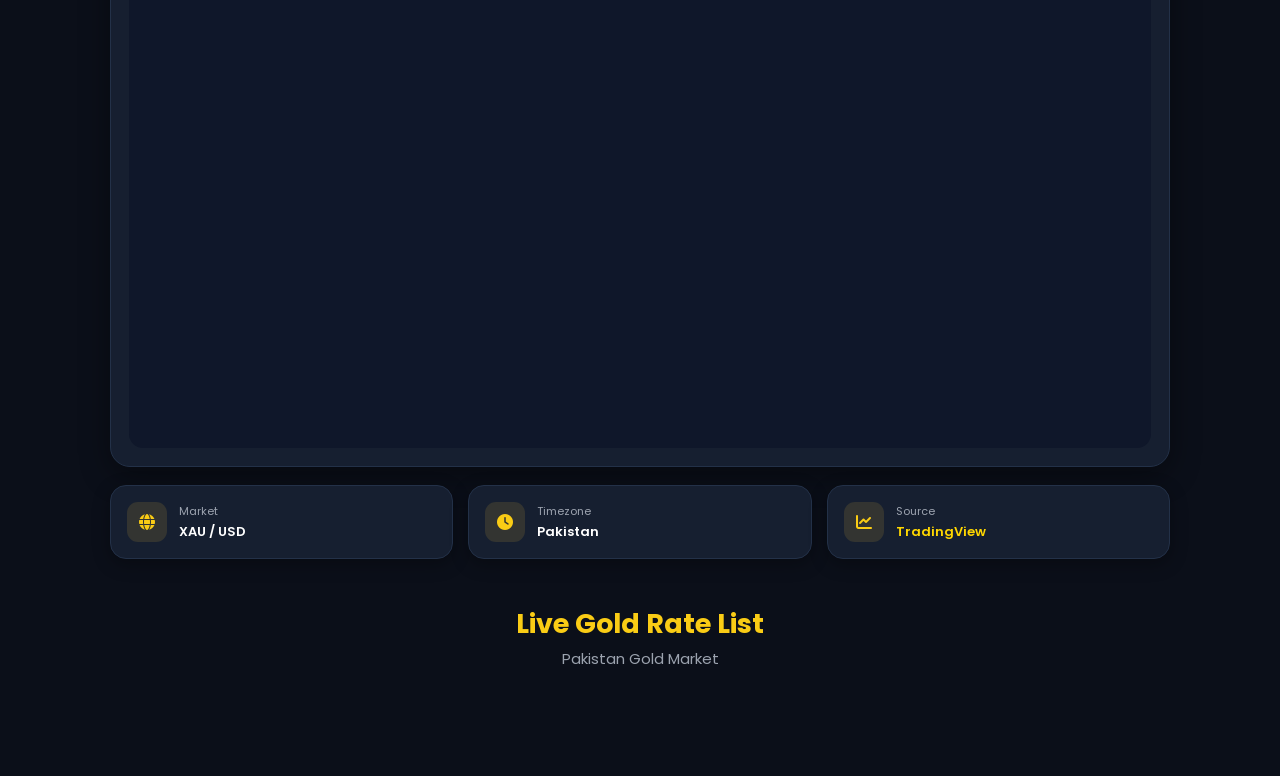
==== commit a27bbe06: "Updated HTML and CSS design" ====
--- a/index.html
+++ b/index.html
@@ -69,7 +69,7 @@
 
                 <h2>Mahi Gold Rate</h2>
 
-                <p>Gold Calculator</p>
+                <p>Live Rate</p>
 
             </div>
 
--- a/mahi.css
+++ b/mahi.css
@@ -89,7 +89,7 @@
 }
 
 .heading p {
-    color: #cbd5e1;
+    color: #00ff6a;
     margin-top: 4px;
 }
 
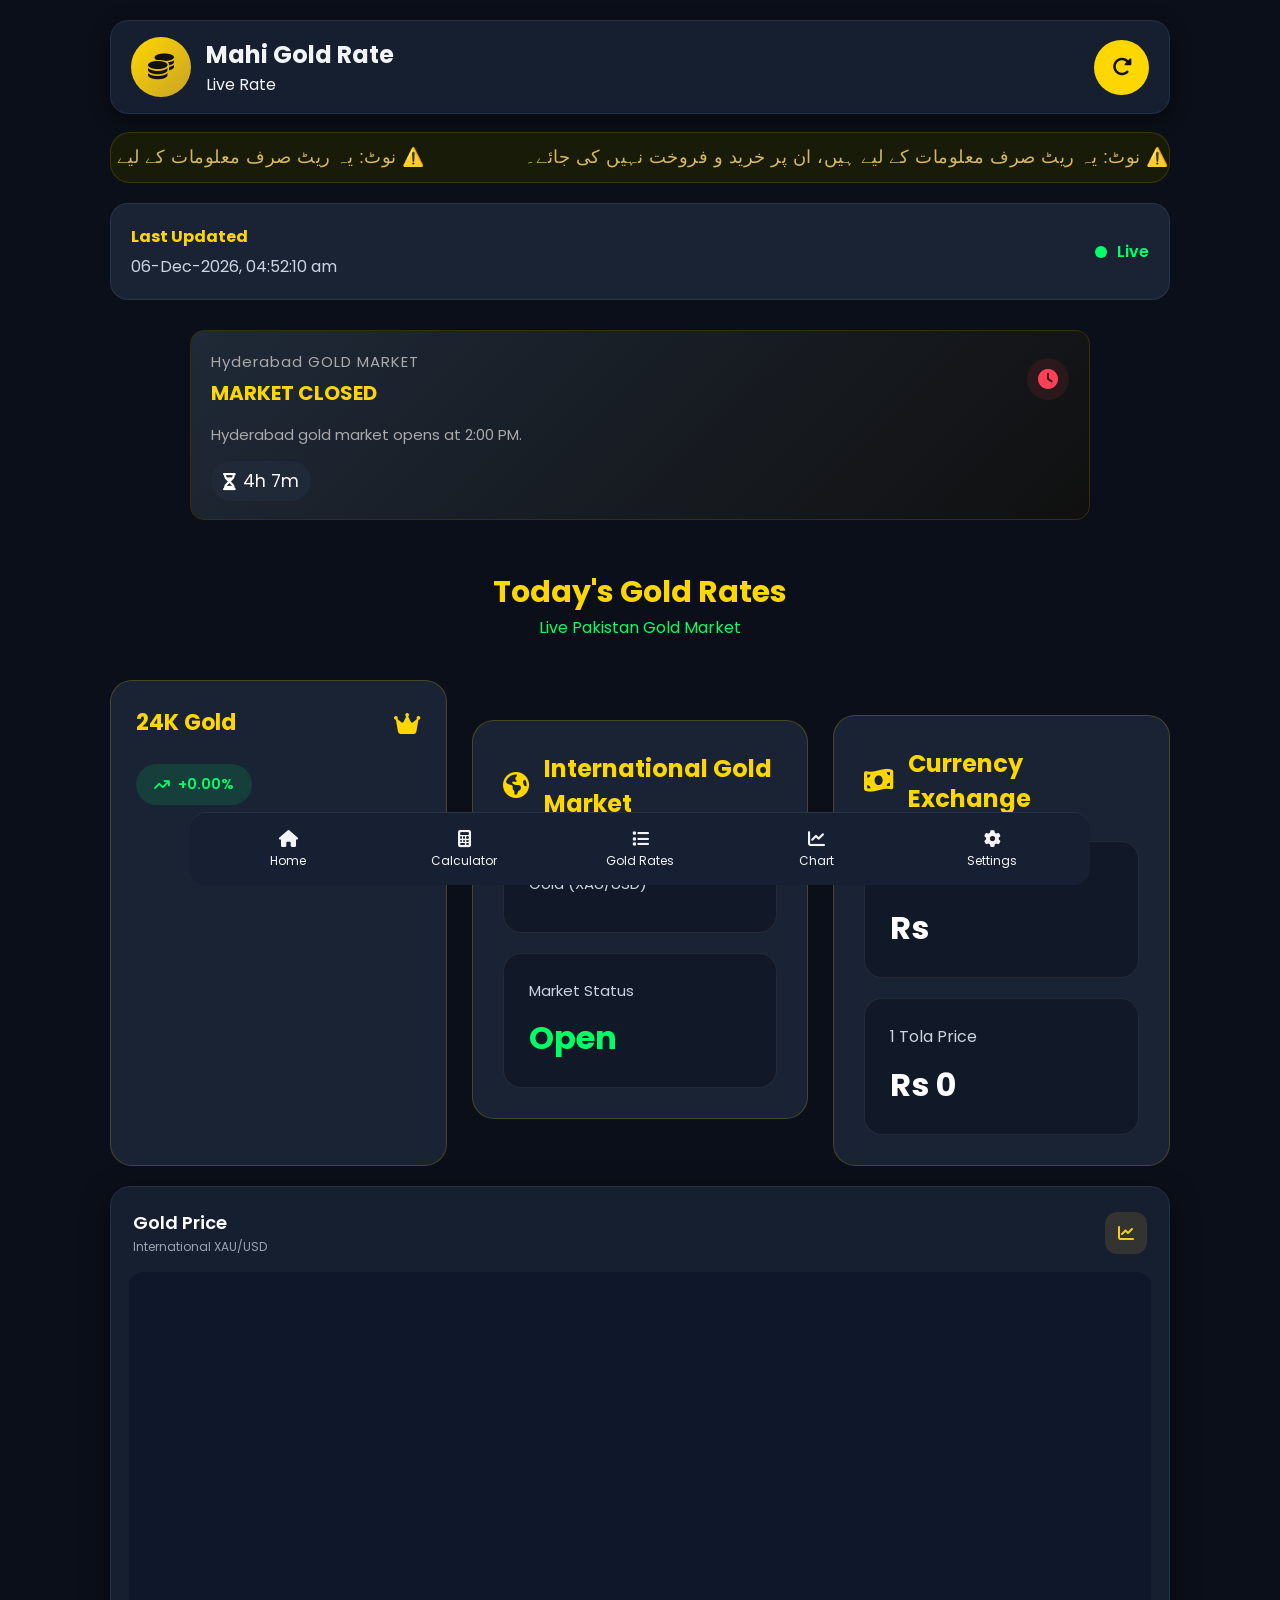
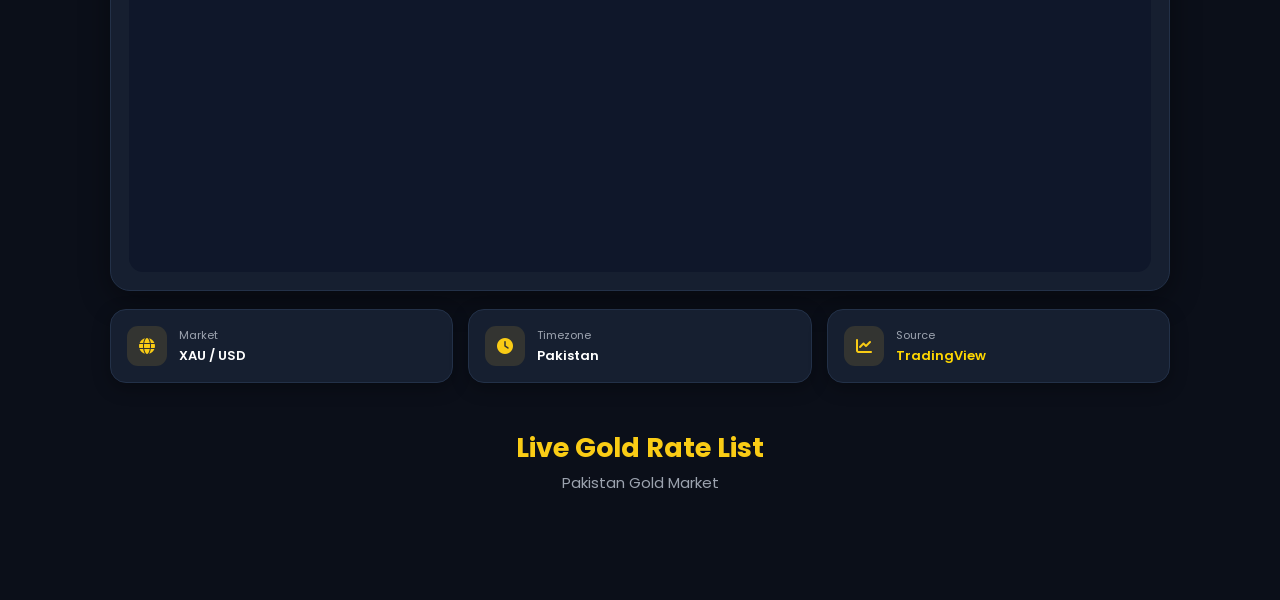
==== commit 2f24a1dd: "Updated HTML and CSS design" ====
--- a/index.html
+++ b/index.html
@@ -143,7 +143,7 @@
 
         <div>
             <span class="market-label">
-                KARACHI GOLD MARKET
+                Hyderabad GOLD MARKET
             </span>
 
             <h2 id="marketStatus">
@@ -219,90 +219,7 @@
 
             </div>
 
-            <!-- 22K -->
-
-            <div class="gold-card">
-
-                <div class="card-top">
-
-                    <h3>22K Gold</h3>
-
-                    <i class="fa-solid fa-medal"></i>
-
-                </div>
-
-                <h1 id="gold22">
-
-                    
-
-                </h1>
-
-                <div class="change down">
-
-                    <i class="fa-solid fa-arrow-trend-down"></i>
-
-                    -0.00%
-
-                </div>
-
-            </div>
-
-            <!-- 21K -->
-
-            <div class="gold-card">
-
-                <div class="card-top">
-
-                    <h3>21K Gold</h3>
-
-                    <i class="fa-solid fa-coins"></i>
-
-                </div>
-
-                <h1 id="gold21">
-
-                  
-
-                </h1>
-
-                <div class="change up">
-
-                    <i class="fa-solid fa-arrow-trend-up"></i>
-
-                    +0.00%
-
-                </div>
-
-            </div>
-
-            <!-- 18K -->
-
-            <div class="gold-card">
-
-                <div class="card-top">
-
-                    <h3>18K Gold</h3>
-
-                    <i class="fa-solid fa-gem"></i>
-
-                </div>
-
-                <h1 id="gold18">
-
-                    
-
-                </h1>
-
-                <div class="change down">
-
-                    <i class="fa-solid fa-arrow-trend-down"></i>
-
-                    -0.00%
-
-                </div>
-
-            </div>
-
+            
                 <!-- ===========================================
      International Gold Price
 =========================================== -->
--- a/mahi.css
+++ b/mahi.css
@@ -164,7 +164,7 @@
 }
 
 .main-title p {
-    color: #cbd5e1;
+    color: #00ff6a;
 }
 
 /* ===========================
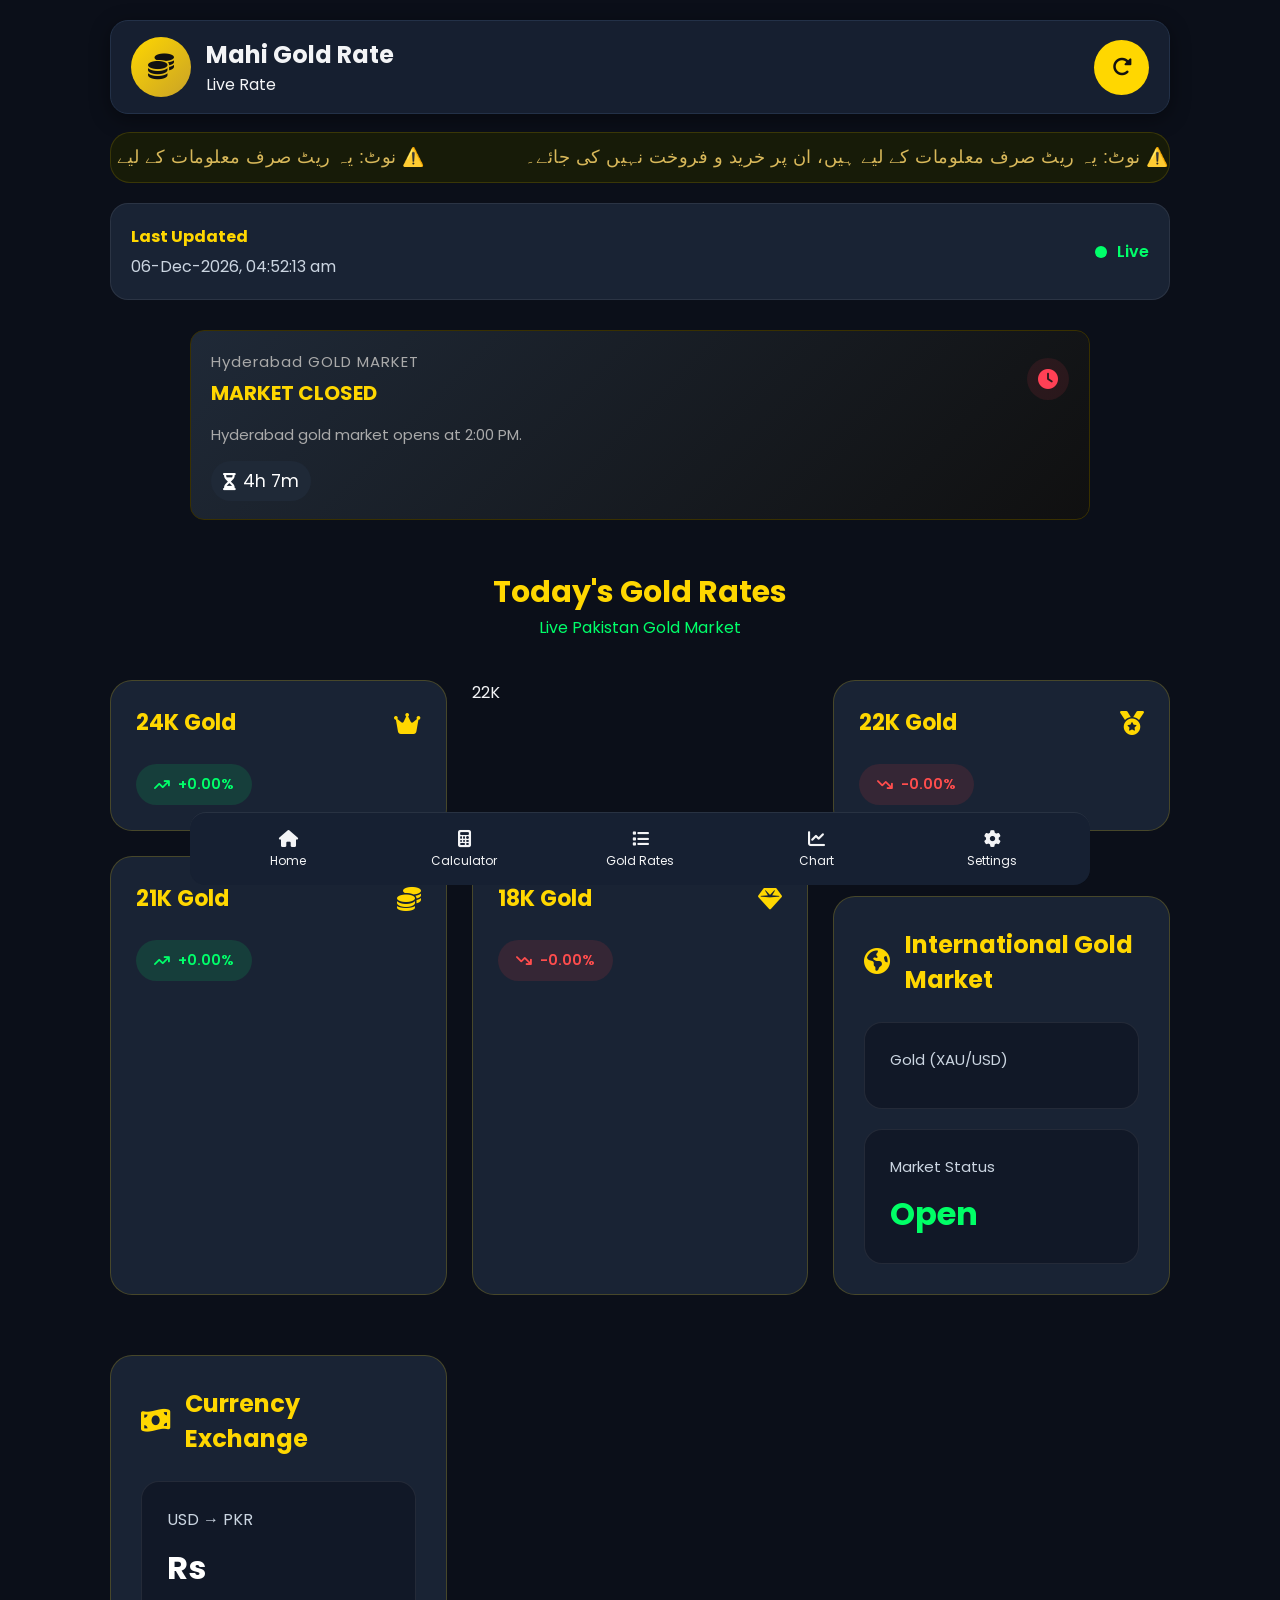
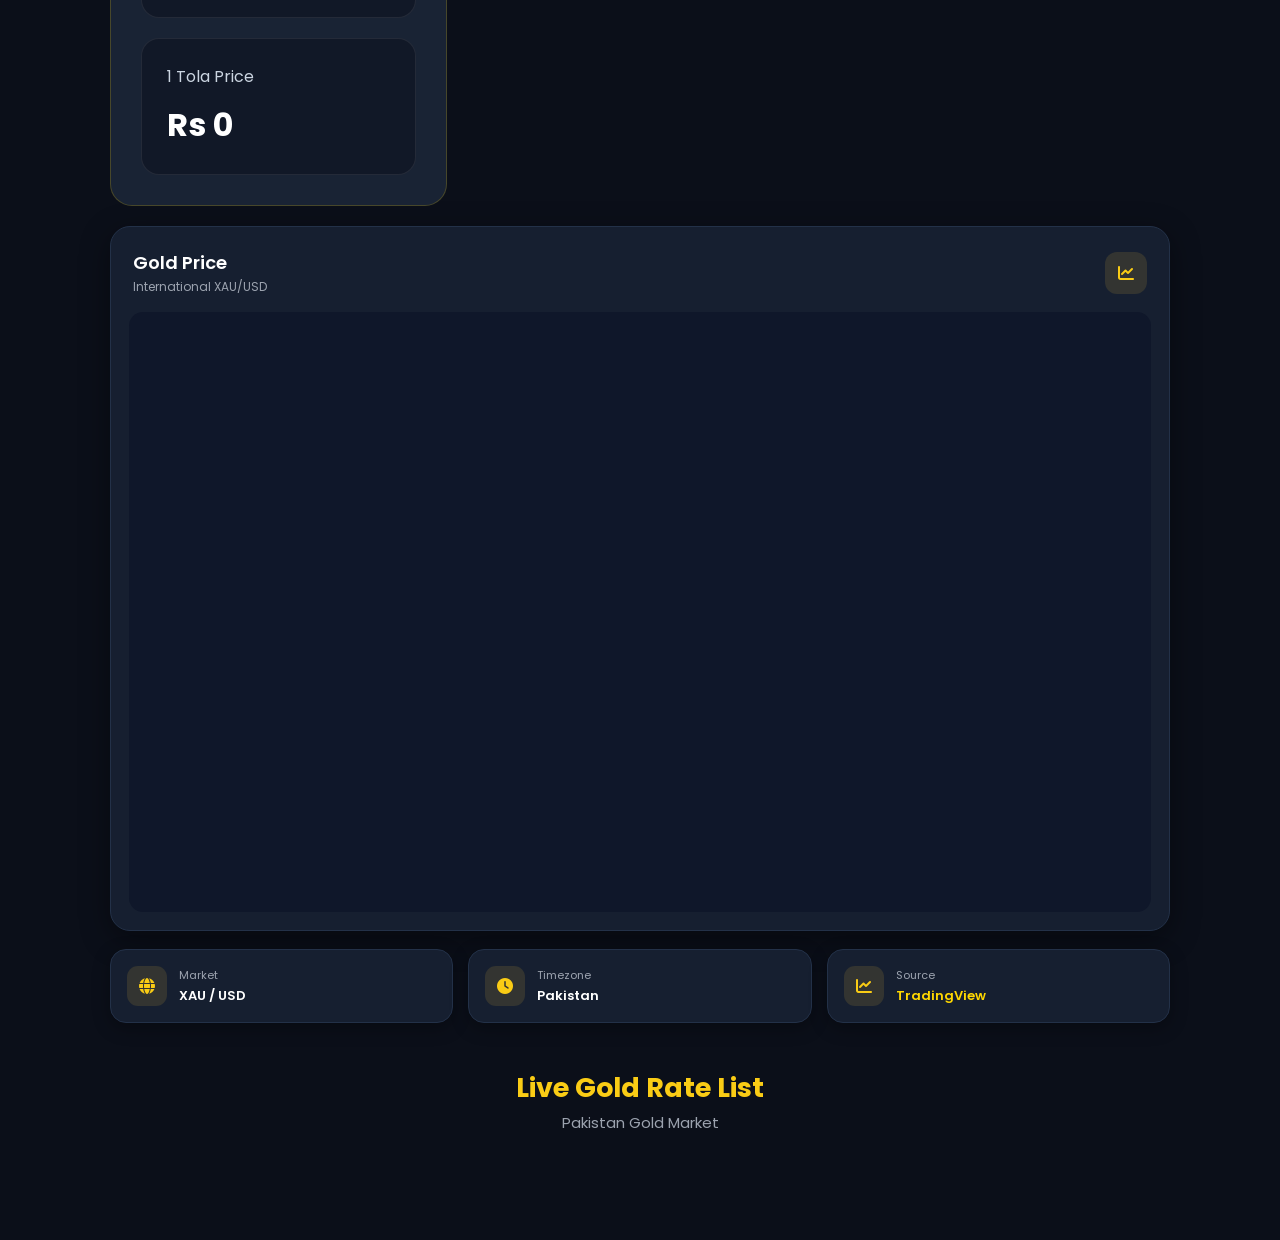
==== commit 69020e19: "Updated HTML and CSS design" ====
--- a/index.html
+++ b/index.html
@@ -219,7 +219,90 @@
 
             </div>
 
-            
+            22K
+
+            <div class="gold-card">
+
+                <div class="card-top">
+
+                    <h3>22K Gold</h3>
+
+                    <i class="fa-solid fa-medal"></i>
+
+                </div>
+
+                <h1 id="gold22">
+
+                    
+
+                </h1>
+
+                <div class="change down">
+
+                    <i class="fa-solid fa-arrow-trend-down"></i>
+
+                    -0.00%
+
+                </div>
+
+            </div>
+
+            <!-- 21K -->
+
+            <div class="gold-card">
+
+                <div class="card-top">
+
+                    <h3>21K Gold</h3>
+
+                    <i class="fa-solid fa-coins"></i>
+
+                </div>
+
+                <h1 id="gold21">
+
+                  
+
+                </h1>
+
+                <div class="change up">
+
+                    <i class="fa-solid fa-arrow-trend-up"></i>
+
+                    +0.00%
+
+                </div>
+
+            </div>
+
+            <!-- 18K -->
+
+            <div class="gold-card">
+
+                <div class="card-top">
+
+                    <h3>18K Gold</h3>
+
+                    <i class="fa-solid fa-gem"></i>
+
+                </div>
+
+                <h1 id="gold18">
+
+                    
+
+                </h1>
+
+                <div class="change down">
+
+                    <i class="fa-solid fa-arrow-trend-down"></i>
+
+                    -0.00%
+
+                </div>
+
+            </div>
+
                 <!-- ===========================================
      International Gold Price
 =========================================== -->
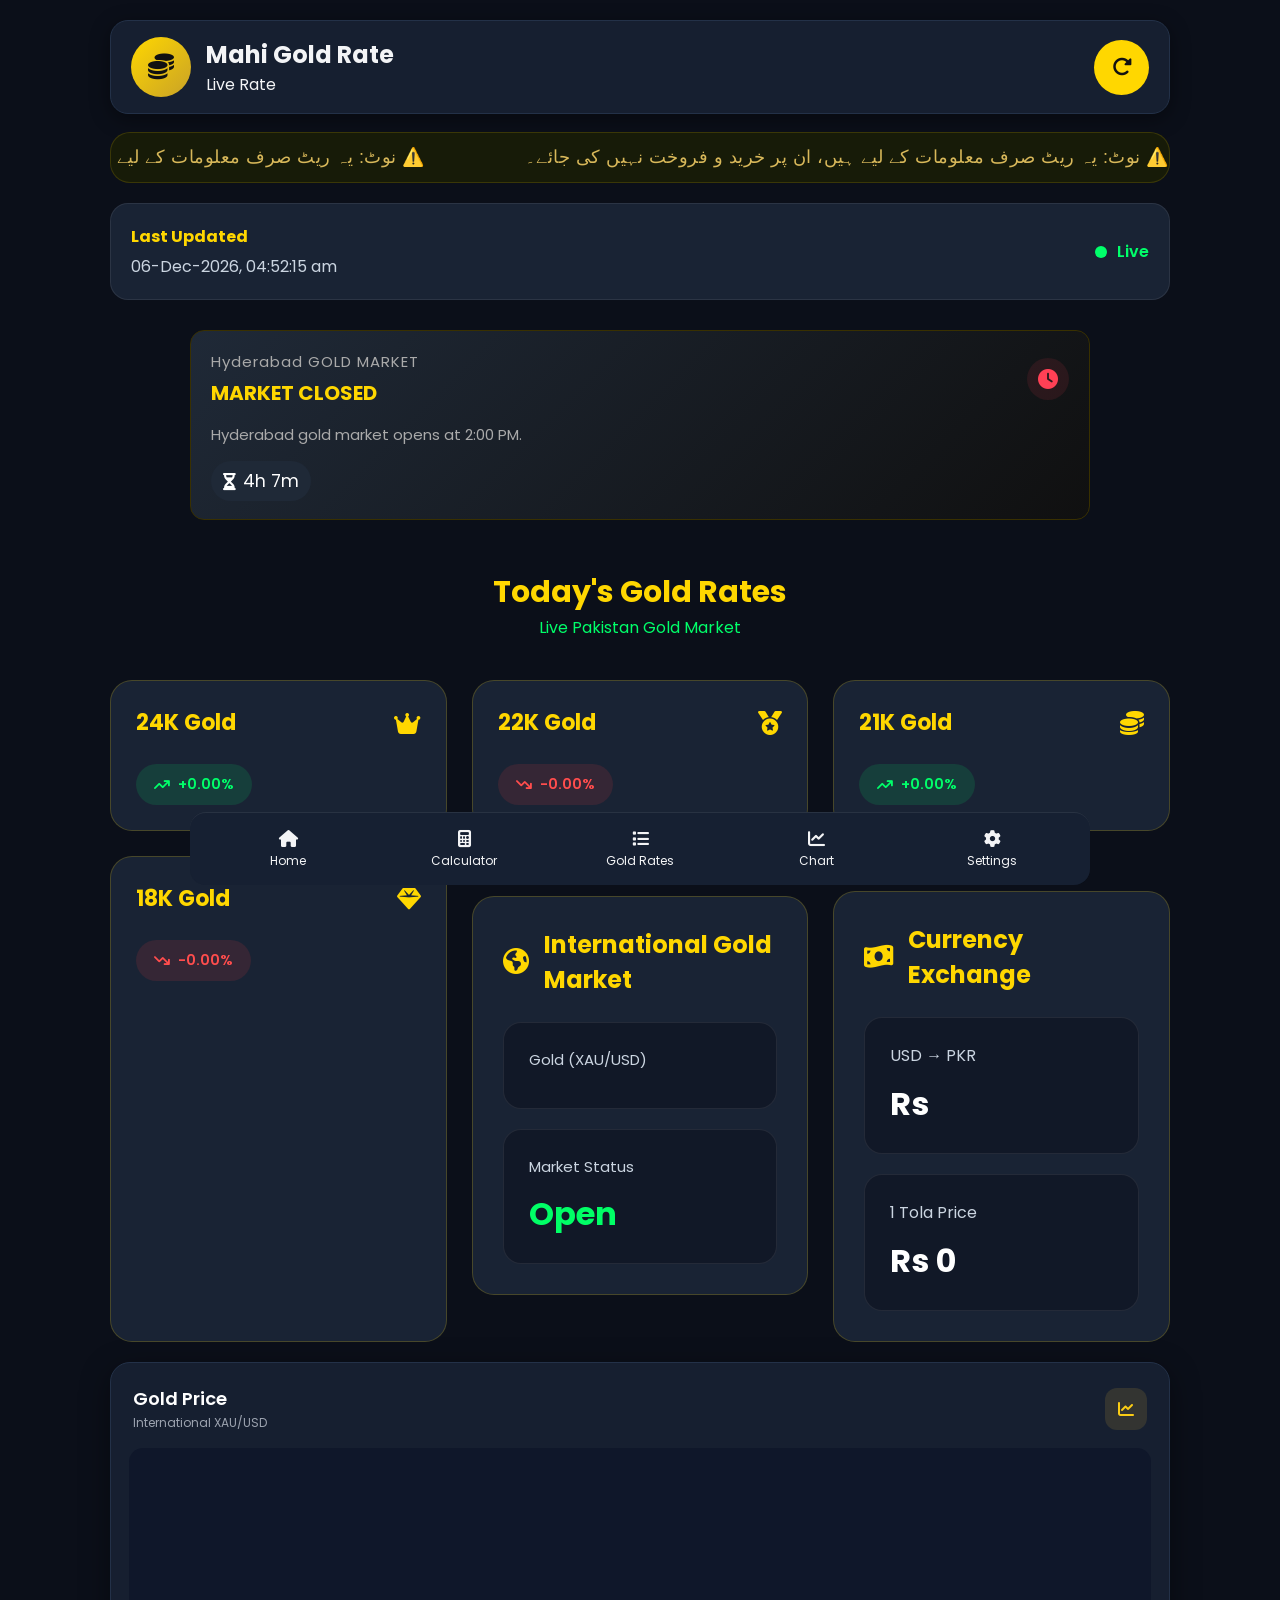
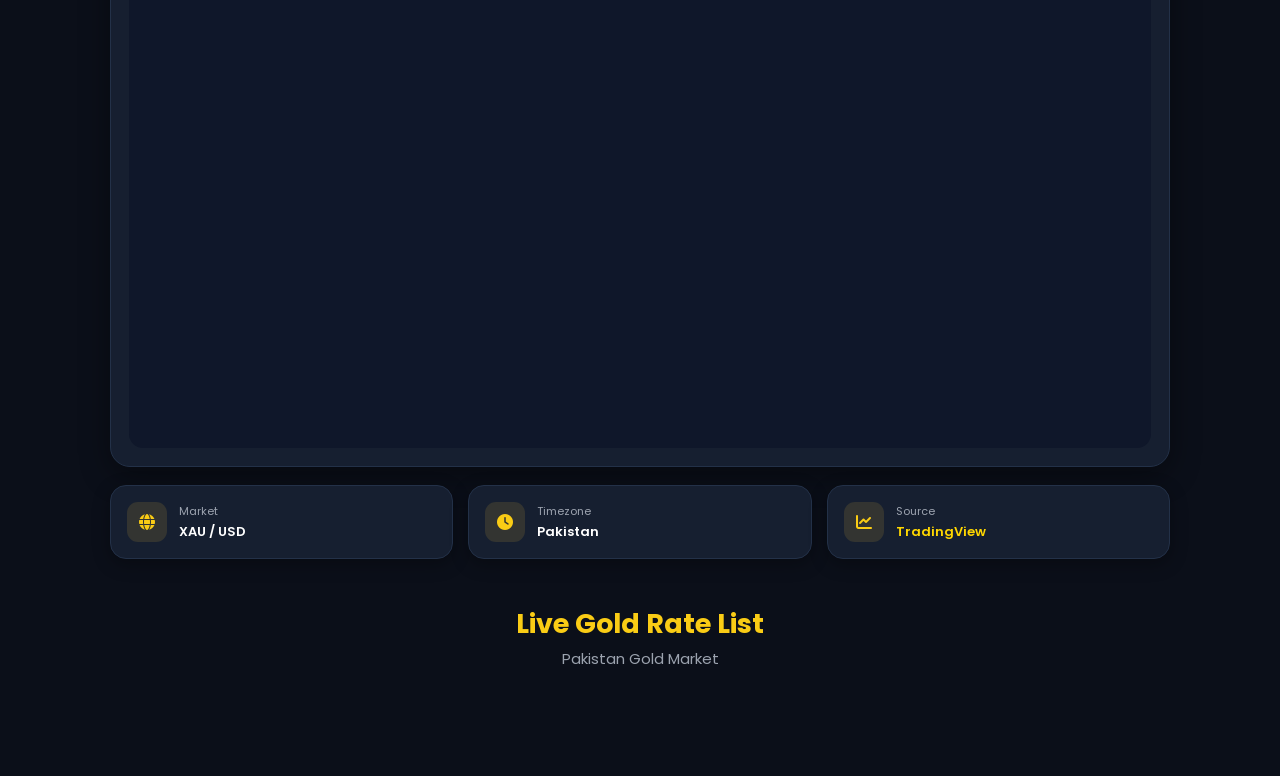
==== commit b2f0481b: "Updated HTML and CSS design" ====
--- a/index.html
+++ b/index.html
@@ -219,7 +219,7 @@
 
             </div>
 
-            22K
+            <!-- 22K -->
 
             <div class="gold-card">
 
